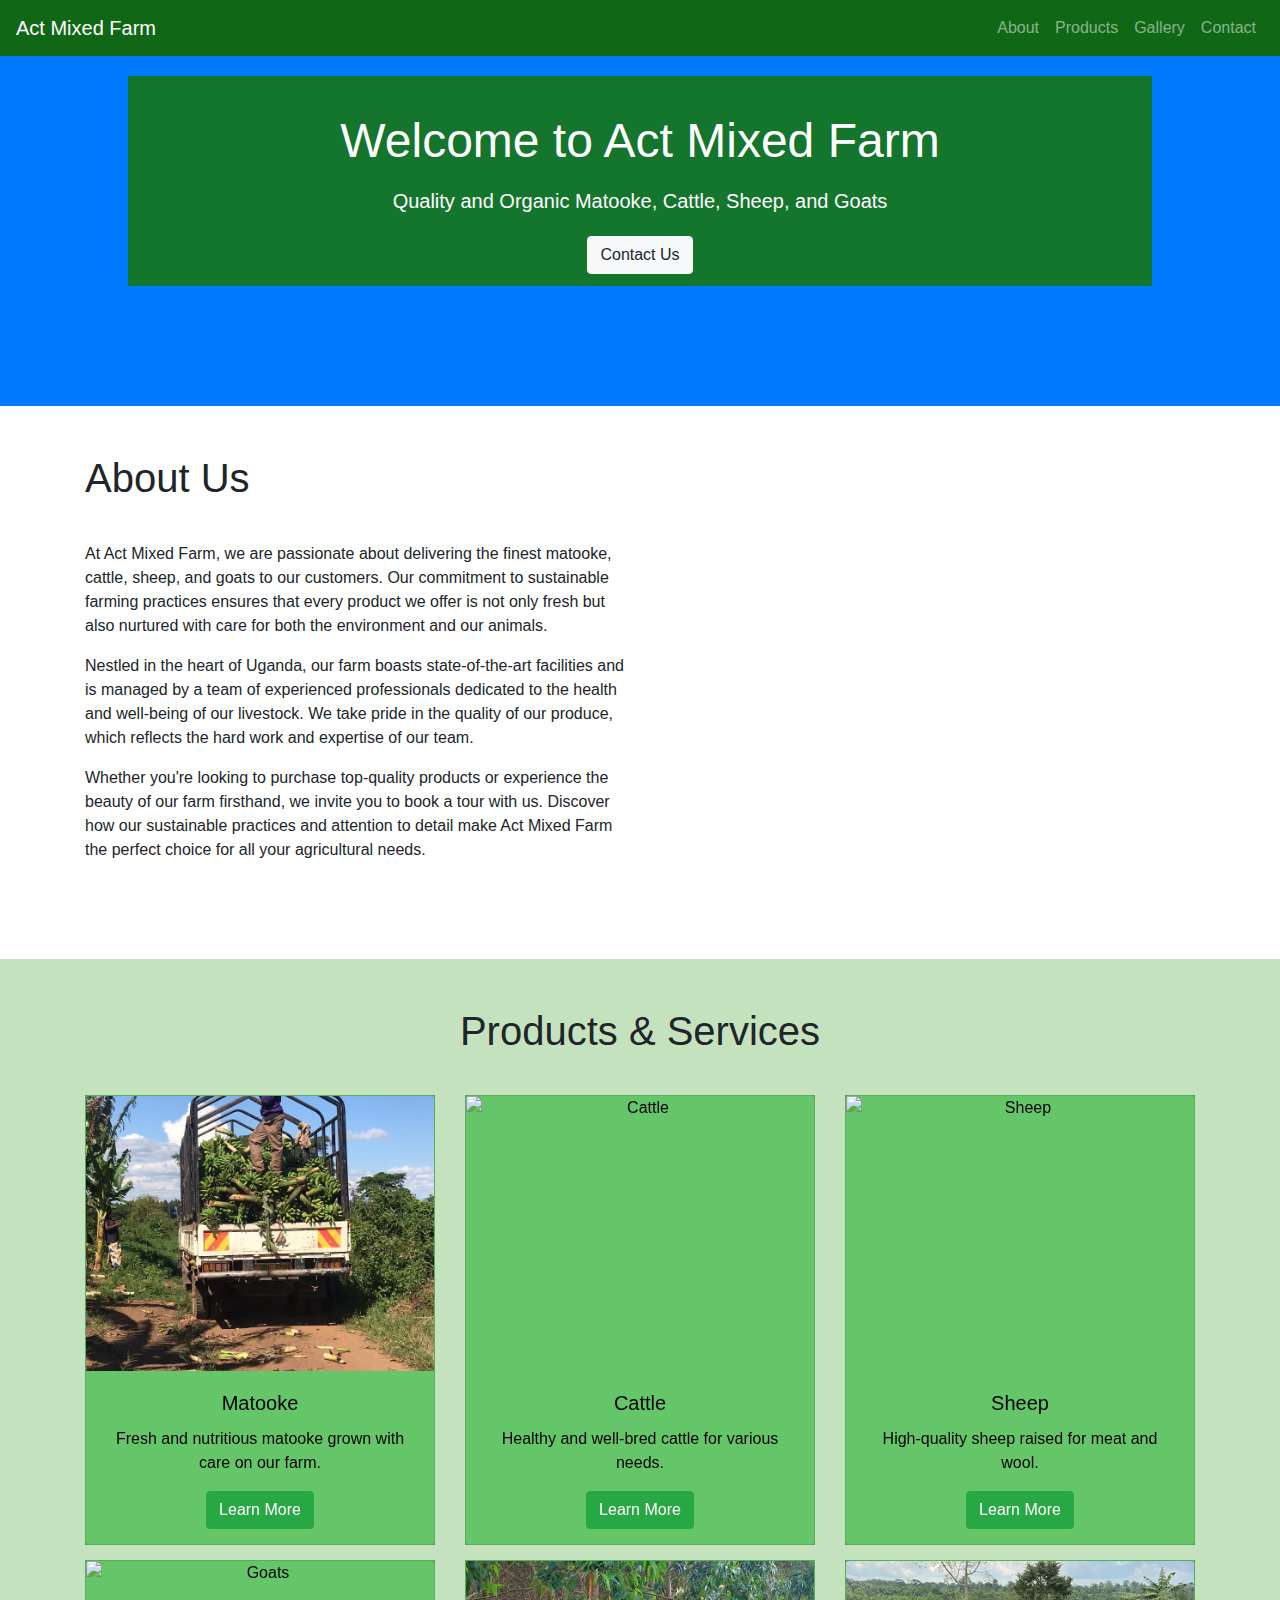
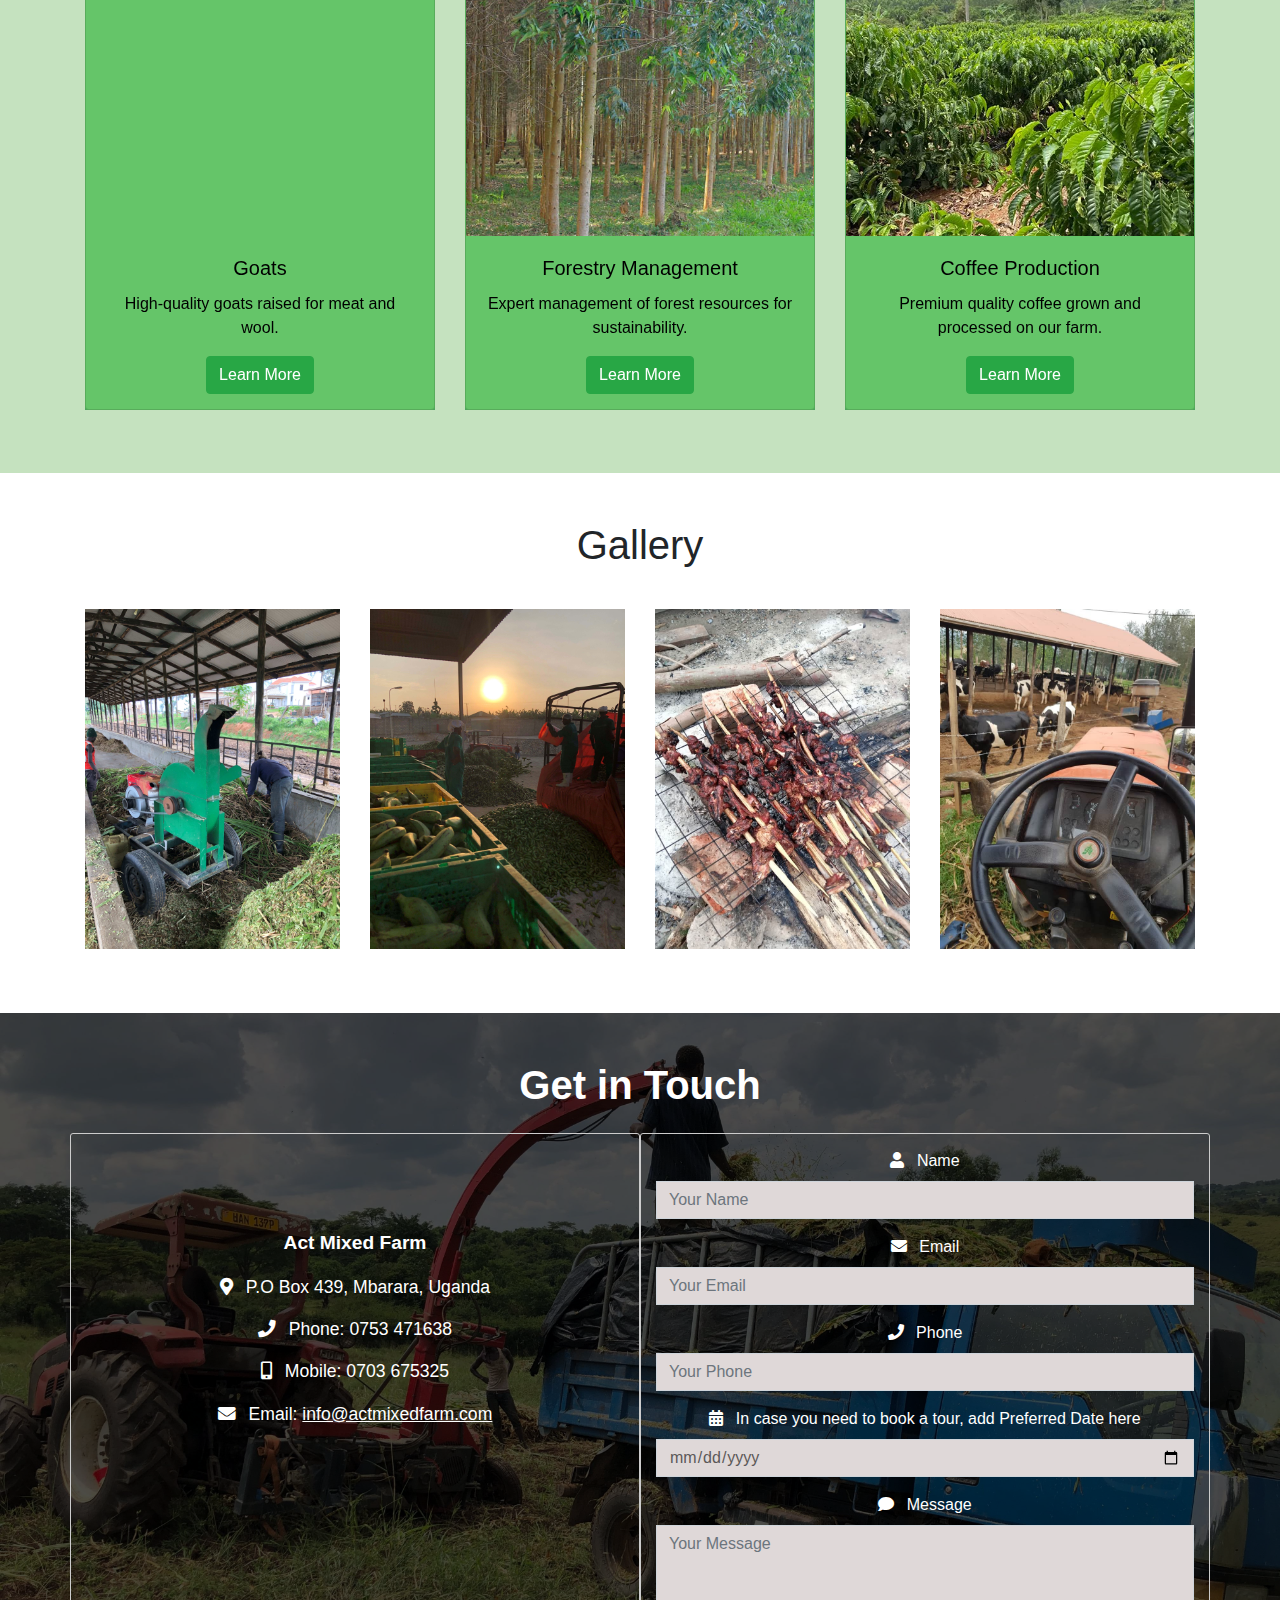
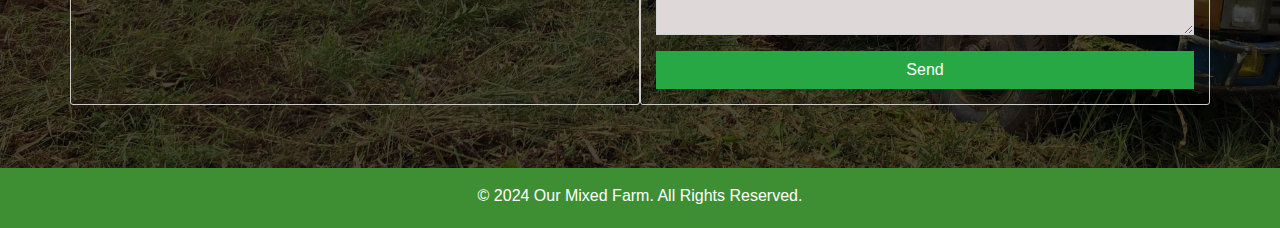
==== index.html @ b097fa97 "C" ====
<!DOCTYPE html>
<html lang="en">

<head>
    <meta charset="UTF-8" />
    <meta name="viewport" content="width=device-width, initial-scale=1.0" />
    <title>Act Mixed Farm</title>
    <link href="https://maxcdn.bootstrapcdn.com/bootstrap/4.5.2/css/bootstrap.min.css" rel="stylesheet" />
    <link rel="stylesheet" href="https://cdnjs.cloudflare.com/ajax/libs/font-awesome/5.15.3/css/all.min.css" />
    <link rel="stylesheet" href="styles.css" />
</head>

<body>
    <!-- Navigation -->
    <nav class="navbar navbar-expand-lg navbar-dark bg-dark fixed-top">
        <a class="navbar-brand" href="index.html">Act Mixed Farm</a>
        <button class="navbar-toggler" type="button" data-toggle="collapse" data-target="#navbarNav"
            aria-controls="navbarNav" aria-expanded="false" aria-label="Toggle navigation">
            <span class="navbar-toggler-icon"></span>
        </button>
        <div class="collapse navbar-collapse" id="navbarNav">
            <ul class="navbar-nav ml-auto">
                <li class="nav-item">
                    <a class="nav-link" href="#about">About</a>
                </li>
                <li class="nav-item">
                    <a class="nav-link" href="#products">Products</a>
                </li>
                <li class="nav-item">
                    <a class="nav-link" href="gallery.html">Gallery</a>
                </li>
                <li class="nav-item">
                    <a class="nav-link" href="#contact">Contact</a>
                </li>
            </ul>
        </div>
    </nav>

    <!-- Header Section -->
    <header class="bg-primary text-white text-center py-5">
        <div class="container">
            <h1>Welcome to Act Mixed Farm</h1>
            <p class="lead">
                Quality and Organic Matooke, Cattle, Sheep, and Goats
            </p>
            <a href="#contact" class="btn btn-light">Contact Us</a>
        </div>
    </header>

    <!-- About Section -->
    <section id="about" class="py-5">
        <div class="container">
            <div class="row">
                <div class="col-md-6">
                    <h2>About Us</h2>
                    <p>
                        At Act Mixed Farm, we are passionate about delivering the finest matooke, cattle, sheep, and
                        goats to our customers. Our commitment to sustainable farming practices ensures that every
                        product we offer is not only fresh but also nurtured with care for both the environment and our
                        animals.
                    </p>
                    <p>
                        Nestled in the heart of Uganda, our farm boasts state-of-the-art facilities and is managed by a
                        team of experienced professionals dedicated to the health and well-being of our livestock. We
                        take pride in the quality of our produce, which reflects the hard work and expertise of our
                        team.
                    </p>
                    <p>
                        Whether you're looking to purchase top-quality products or experience the beauty of our farm
                        firsthand, we invite you to book a tour with us. Discover how our sustainable practices and
                        attention to detail make Act Mixed Farm the perfect choice for all your agricultural needs.
                    </p>
                </div>

                <div class="col-md-6">
                    <iframe
                        src="https://www.google.com/maps/embed?pb=!1m17!1m12!1m3!1d14279.812749551158!2d30.642189630675915!3d0.07762251752506867!2m3!1f0!2f0!3f0!3m2!1i1024!2i768!4f13.1!3m2!1m1!2s!5e0!3m2!1sen!2sug!4v1724845304750!5m2!1sen!2sug"
                        width="600" height="450" style="border: 0" allowfullscreen="" loading="lazy"
                        referrerpolicy="no-referrer-when-downgrade"></iframe>
                </div>
            </div>
        </div>
    </section>

    <!-- Products & Services Section -->
    <section id="products" class="py-5 ">
        <div class="container">
            <h2 class="text-center">Products & Services</h2>
            <div class="row">
                <!-- Matooke Flip Card -->
                <!-- Matooke Flip Card -->
                <div class="col-md-4">
                    <div class="flip-card">
                        <div class="flip-card-inner">
                            <div class="flip-card-front card mb-4">
                                <img src="images/IMG_1291.JPG" class="card-img-top" alt="Matooke" />
                                <div class="card-body">
                                    <h5 class="card-title">Matooke</h5>
                                    <p class="card-text">
                                        Fresh and nutritious matooke grown with care on our farm.
                                    </p>
                                    <a href="gallery.html" class="btn btn-success">Learn More</a>
                                </div>
                            </div>
                            <div class="flip-card-back card mb-4">
                                <img src="images/IMG_0360.JPG" class="card-img-top" alt="Matooke Back" />
                                <div class="card-body">
                                    <h5 class="card-title">Organic Farming</h5>
                                    <p class="card-text">
                                        Produced using sustainable farming practices for maximum
                                        nutrition.
                                    </p>
                                    <a href="gallery.html" class="btn btn-primary">Discover More</a>
                                </div>
                            </div>
                        </div>
                    </div>
                </div>

                <!-- Cattle Flip Card -->
                <div class="col-md-4">
                    <div class="flip-card">
                        <div class="flip-card-inner">
                            <div class="flip-card-front card mb-4">
                                <img src="images/IMG_1256.JPG" class="card-img-top" alt="Cattle" />
                                <div class="card-body">
                                    <h5 class="card-title">Cattle</h5>
                                    <p class="card-text">
                                        Healthy and well-bred cattle for various needs.
                                    </p>
                                    <a href="gallery.html" class="btn btn-success">Learn More</a>
                                </div>
                            </div>
                            <div class="flip-card-back card mb-4">
                                <img src="images/IMG_6528.JPG" class="card-img-top" alt="Cattle Back" />
                                <div class="card-body">
                                    <h5 class="card-title">Livestock Management</h5>
                                    <p class="card-text">
                                        Best practices for breeding, feeding, and health
                                        management.
                                    </p>
                                    <a href="gallery.html" class="btn btn-primary">Discover More</a>
                                </div>
                            </div>
                        </div>
                    </div>
                </div>

                <!-- Sheep Flip Card -->
                <div class="col-md-4">
                    <div class="flip-card">
                        <div class="flip-card-inner">
                            <div class="flip-card-front card mb-4">
                                <img src="images/IMG_1464.JPG" class="card-img-top" alt="Sheep" />
                                <div class="card-body">
                                    <h5 class="card-title">Sheep</h5>
                                    <p class="card-text">
                                        High-quality sheep raised for meat and wool.
                                    </p>
                                    <a href="gallery.html" class="btn btn-success">Learn More</a>
                                </div>
                            </div>
                            <div class="flip-card-back card mb-4">
                                <img src="images/Sheep.JPG" class="card-img-top" alt="Sheep Back" />
                                <div class="card-body">
                                    <h5 class="card-title">Sustainable Wool</h5>
                                    <p class="card-text">
                                        Eco-friendly wool production with attention to animal
                                        welfare.
                                    </p>
                                    <a href="gallery.html" class="btn btn-primary">Discover More</a>
                                </div>
                            </div>
                        </div>
                    </div>
                </div>

                <!-- Goats Flip Card -->
                <div class="col-md-4">
                    <div class="flip-card">
                        <div class="flip-card-inner">
                            <div class="flip-card-front card mb-4">
                                <img src="images/IMG_0704.JPG" class="card-img-top" alt="Goats" />
                                <div class="card-body">
                                    <h5 class="card-title">Goats</h5>
                                    <p class="card-text">
                                        High-quality goats raised for meat and wool.
                                    </p>
                                    <a href="gallery.html" class="btn btn-success">Learn More</a>
                                </div>
                            </div>
                            <div class="flip-card-back card mb-4">
                                <img src="images/IMG_1532.JPG" class="card-img-top" alt="Goats Back" />
                                <div class="card-body">
                                    <h5 class="card-title">Meat & Dairy</h5>
                                    <p class="card-text">
                                        Ethically raised goats providing top-quality meat and
                                        dairy products.
                                    </p>
                                    <a href="gallery.html" class="btn btn-primary">Discover More</a>
                                </div>
                            </div>
                        </div>
                    </div>
                </div>

                <!-- Forestry Card -->
                <div class="col-md-4">
                    <div class="flip-card">
                        <div class="flip-card-inner">
                            <div class="flip-card-front card mb-4">
                                <img src="images/trees.jpg" class="card-img-top" alt="Forestry" />
                                <div class="card-body">
                                    <h5 class="card-title">Forestry Management</h5>
                                    <p class="card-text">
                                        Expert management of forest resources for sustainability.
                                    </p>
                                    <a href="gallery.html" class="btn btn-success">Learn More</a>
                                </div>
                            </div>
                            <div class="flip-card-back card mb-4">
                                <img src="images/treees.jpg" class="card-img-top" alt="Forestry Back" />
                                <div class="card-body">
                                    <h5 class="card-title">Sustainable Practices</h5>
                                    <p class="card-text">
                                        Innovative forestry techniques to preserve our ecosystem.
                                    </p>
                                    <a href="gallery.html" class="btn btn-primary">Discover More</a>
                                </div>
                            </div>
                        </div>
                    </div>
                </div>

                <!-- Coffee Card -->
                <div class="col-md-4">
                    <div class="flip-card">
                        <div class="flip-card-inner">
                            <div class="flip-card-front card mb-4">
                                <img src="images/Coffee-growing1.webp" class="card-img-top" alt="Coffee" />
                                <div class="card-body">
                                    <h5 class="card-title">Coffee Production</h5>
                                    <p class="card-text">
                                        Premium quality coffee grown and processed on our farm.
                                    </p>
                                    <a href="gallery.html" class="btn btn-success">Learn More</a>
                                </div>
                            </div>
                            <div class="flip-card-back card mb-4">
                                <img src="images/Mature-coffee-beans-ready-for-picking-1068x586.jpg"
                                    class="card-img-top" alt="Coffee Back" />
                                <div class="card-body">
                                    <h5 class="card-title">Organic Coffee</h5>
                                    <p class="card-text">
                                        Sustainably produced coffee with rich flavor and aroma.
                                    </p>
                                    <a href="gallery.html" class="btn btn-primary">Discover More</a>
                                </div>
                            </div>
                        </div>
                    </div>
                </div>
            </div>
        </div>
    </section>

    <!-- Gallery Section -->
    <section id="gallery" class="py-5">
        <div class="container">
            <h2 class="text-center">Gallery</h2>
            <div class="row">
                <div class="col-md-3">
                    <img src="images/IMG_4447.JPG" class="img-fluid mb-3" alt="Gallery Image 1" />
                </div>
                <div class="col-md-3">
                    <img src="images/IMG_1921.JPG" class="img-fluid mb-3" alt="Gallery Image 2" />
                </div>
                <div class="col-md-3">
                    <img src="images/IMG_1879.JPG" class="img-fluid mb-3" alt="Gallery Image 3" />
                </div>
                <div class="col-md-3">
                    <img src="images/IMG_1528.JPG" class="img-fluid mb-3" alt="Gallery Image 4" />
                </div>
            </div>
        </div>
    </section>

    <!-- Contact Section -->
    <section id="contact" class="py-5 position-relative text-white">
        <div class="background-overlay"></div>
        <div class="container position-relative z-index-1">
            <h2 class="text-center mb-4" style="font-family: 'Montserrat', sans-serif; font-weight: 700;">Get in Touch
            </h2>
            <div class="row">
                <div class="col-md-6 border-container">
                    <address class="mb-4" style="font-size: 1.1rem;">
                        <strong style="font-size: 1.2rem;">Act Mixed Farm</strong><br />
                        <i class="fas fa-map-marker-alt"></i> P.O Box 439, Mbarara, Uganda<br />
                        <i class="fas fa-phone"></i> Phone: 0753 471638<br />
                        <i class="fas fa-mobile-alt"></i> Mobile: 0703 675325<br />
                        <i class="fas fa-envelope"></i> Email:
                        <a href="mailto:info@actmixedfarm.com" class="text-white"
                            style="text-decoration: underline;">info@actmixedfarm.com</a>
                    </address>
                </div>
                <div class="col-md-6 border-container">
                    <form>
                        <div class="form-group">
                            <label for="name"><i class="fas fa-user"></i> Name</label>
                            <input type="text" class="form-control rounded-0" id="name" placeholder="Your Name" />
                        </div>
                        <div class="form-group">
                            <label for="email"><i class="fas fa-envelope"></i> Email</label>
                            <input type="email" class="form-control rounded-0" id="email" placeholder="Your Email" />
                        </div>
                        <div class="form-group">
                            <label for="phone"><i class="fas fa-phone"></i> Phone</label>
                            <input type="text" class="form-control rounded-0" id="phone" placeholder="Your Phone" />
                        </div>
                        <div class="form-group">
                            <label for="preferred-date"><i class="fas fa-calendar-alt"></i> In case you need to book a
                                tour, add Preferred Date here </label>
                            <input type="date" class="form-control rounded-0" id="preferred-date" />
                        </div>
                        <div class="form-group">
                            <label for="message"><i class="fas fa-comment"></i> Message</label>
                            <textarea class="form-control rounded-0" id="message" rows="4"
                                placeholder="Your Message"></textarea>
                        </div>
                        <button type="submit" class="btn btn-success btn-block rounded-0">Send</button>
                    </form>
                </div>
            </div>
        </div>
    </section>


    <!-- Footer -->
    <footer class="text-white text-center py-3">
        <p>&copy; 2024 Our Mixed Farm. All Rights Reserved.</p>
    </footer>

    <!-- Scripts -->
    <script src="https://code.jquery.com/jquery-3.5.1.slim.min.js"></script>
    <script src="https://cdn.jsdelivr.net/npm/@popperjs/core@2.11.6/dist/umd/popper.min.js"></script>
    <script src="https://maxcdn.bootstrapcdn.com/bootstrap/4.5.2/js/bootstrap.min.js"></script>
</body>

</html>
---- styles.css ----
/* General Styles */
body {
    font-family: Arial, sans-serif;
}

header h1 {
    font-size: 3rem;
    margin-bottom: 1rem;
    margin-top: 1rem;
}

header p {
    font-size: 1.5rem;
    margin-bottom: 2rem;
}

section {
    padding: 80px 0;
}

section h2 {
    font-size: 2.5rem;
    margin-bottom: 40px;
}

.card-img-top {
    width: 100%;
    height: 275px;
    /* Set a fixed height for all images */
    object-fit: cover;
    /* Ensure the images cover the area without stretching */
}

header {
    background: url('images/IMG_1192.JPG') no-repeat center;
    background-size: cover;
    background-position: center;
    height: 350px;
    display: flex;
    justify-content: center;
    align-items: center;
    flex-direction: column;
    text-align: center;
    position: relative;
    margin-top: 56px;
    padding: 20px;
}

header .container {
    background-color: rgb(20, 117, 44);
    /* Adjust the RGBA values for your desired blue color and transparency */
    width: 80%;
    height: 60%;
    padding: 20px;
    position: absolute;
    top: 20px;
    /* Adjust top position to control vertical placement */
    left: 50%;
    transform: translateX(-50%);
}

header p,
header a.btn {
    margin-bottom: 20px;
}

.navbar-dark .navbar-nav .nav-link:hover {
    color: #ffffff;
    /* Change text color on hover */
    background-color: #4d657e;
    /* Change background color on hover */
}

footer {
    background: #3e8f33;
    color: white;
    padding: 20px 0;
    height: 60px;
}

.bg-dark {
    background-color: #106817 !important;
}

.bg-dark h2 {
    color: white;
}

address {
    line-height: 2.4;
    margin: 4em;
}

address a {
    color: #fff;
    text-decoration: none;
}

.form-control {
    background-color: #dfd8d8;
    color: #5c5959;
}

#products {
    background-color: #c5e2bf;
}

.btn-primary {
    background-color: #b41200;
    border-color: #83190d;
    color: white;
}

.btn-primary:hover {
    background-color: #c0392b;
    border-color: #c0392b;
}

.fas {
    margin-right: 8px;
}

.flip-card {
    background-color: #4ca35f;
    width: 350px;
    height: 450px;
    perspective: 1000px;
    margin-bottom: 15px;
}

.flip-card-back {
    transform: rotateY(180deg);
}

.flip-card-inner {
    position: relative;
    width: 100%;
    height: 100%;
    text-align: center;
    transition: transform 0.6s;
    transform-style: preserve-3d;
}

.flip-card:hover .flip-card-inner {
    transform: rotateY(180deg);
}

.flip-card-front,
.flip-card-back {
    position: absolute;
    width: 100%;
    height: 100%;
    backface-visibility: hidden;
}

.flip-card-front {
    background-color: #65c569;
    color: black;
    transform: rotateY(0deg);
}

.flip-card-back {
    background-color: #65c569;
    color: white;
    transform: rotateY(180deg);
}

#contact {
    background-image: url('images/IMG_1991.JPG');
    background-size: cover;
    background-position: center;
    color: #fff;
    position: relative;
    overflow: hidden;
    text-align: center;
}

.background-overlay {
    position: absolute;
    top: 0;
    left: 0;
    width: 100%;
    height: 100%;
    background: rgba(0, 0, 0, 0.7);
    /* Dark overlay with opacity */
    z-index: 0;
}

.position-relative {
    position: relative;
}

.z-index-1 {
    z-index: 1;
}

.border-container {
    border: 1px solid #ccc;
    border-radius: 3px;
    padding: 15px;
    background-color: transparent;
    /* Optional: Adjusts background for better contrast */
    margin-bottom: 15px;
    /* Optional: Adds spacing between the divs */
}

/* Responsive Styles */
@media (max-width: 992px) {
    header h1 {
        font-size: 2.5rem;
    }

    header p {
        font-size: 1.2rem;
    }

    section {
        padding: 60px 0;
    }

    section h2 {
        font-size: 2rem;
    }

    .card-img-top {
        height: 200px;
    }

    .flip-card {
        width: 300px;
        height: 400px;
    }
}

@media (max-width: 768px) {
    header h1 {
        font-size: 2rem;
    }

    header p {
        font-size: 1rem;
    }

    section {
        padding: 40px 0;
    }

    section h2 {
        font-size: 1.5rem;
    }

    .card-img-top {
        height: 150px;
    }

    .flip-card {
        width: 250px;
        height: 350px;
    }
}

@media (max-width: 500px) and (max-height: 896px) {
    header {
        height: 250px;
        padding: 10px;
    }
.row {
        justify-content: center;
    }
    header h1 {
        font-size: 1.5rem;
    }

    header p {
        font-size: 0.875rem;
    }

    section {
        padding: 20px 0;
    }

    section h2 {
        font-size: 1.25rem;
    }

    .navbar-nav {
        display: flex;
        justify-content: center;
        width: 100%;
    }

    .navbar-nav .nav-item {
        text-align: center;
    }

    .container {
        max-width: 100%;
        padding: 0 15px;
    }

    .navbar-nav .nav-link {
        padding: 0.5rem 1rem;
        /* Adjust padding for better touch target */
    }

    .card-img-top {
        height: 150px;
    }
.col-md-4 {
        max-width: 90%;
        margin-bottom: 20px;
    }
    .flip-card {
        width: 90vw;
        /* Adjust width relative to viewport width */
        height: auto;
        /* Maintain aspect ratio */
        max-width: 300px;
        /* Set a maximum width */
        margin: 0 auto;
        /* Center the flip card horizontally */
    }

    .flip-card-inner {
        width: 100%;
        height: 100%;
    }

    .flip-card-front,
    .flip-card-back {
        width: 100%;
        height: 100%;
    }

    .border-container {
        padding: 10px;
    }

    .form-control {
        font-size: 0.875rem;
    }
.container {
        padding: 0 10px;
    }

    .btn-primary,
    .btn-success {
        font-size: 0.875rem;
    }
}
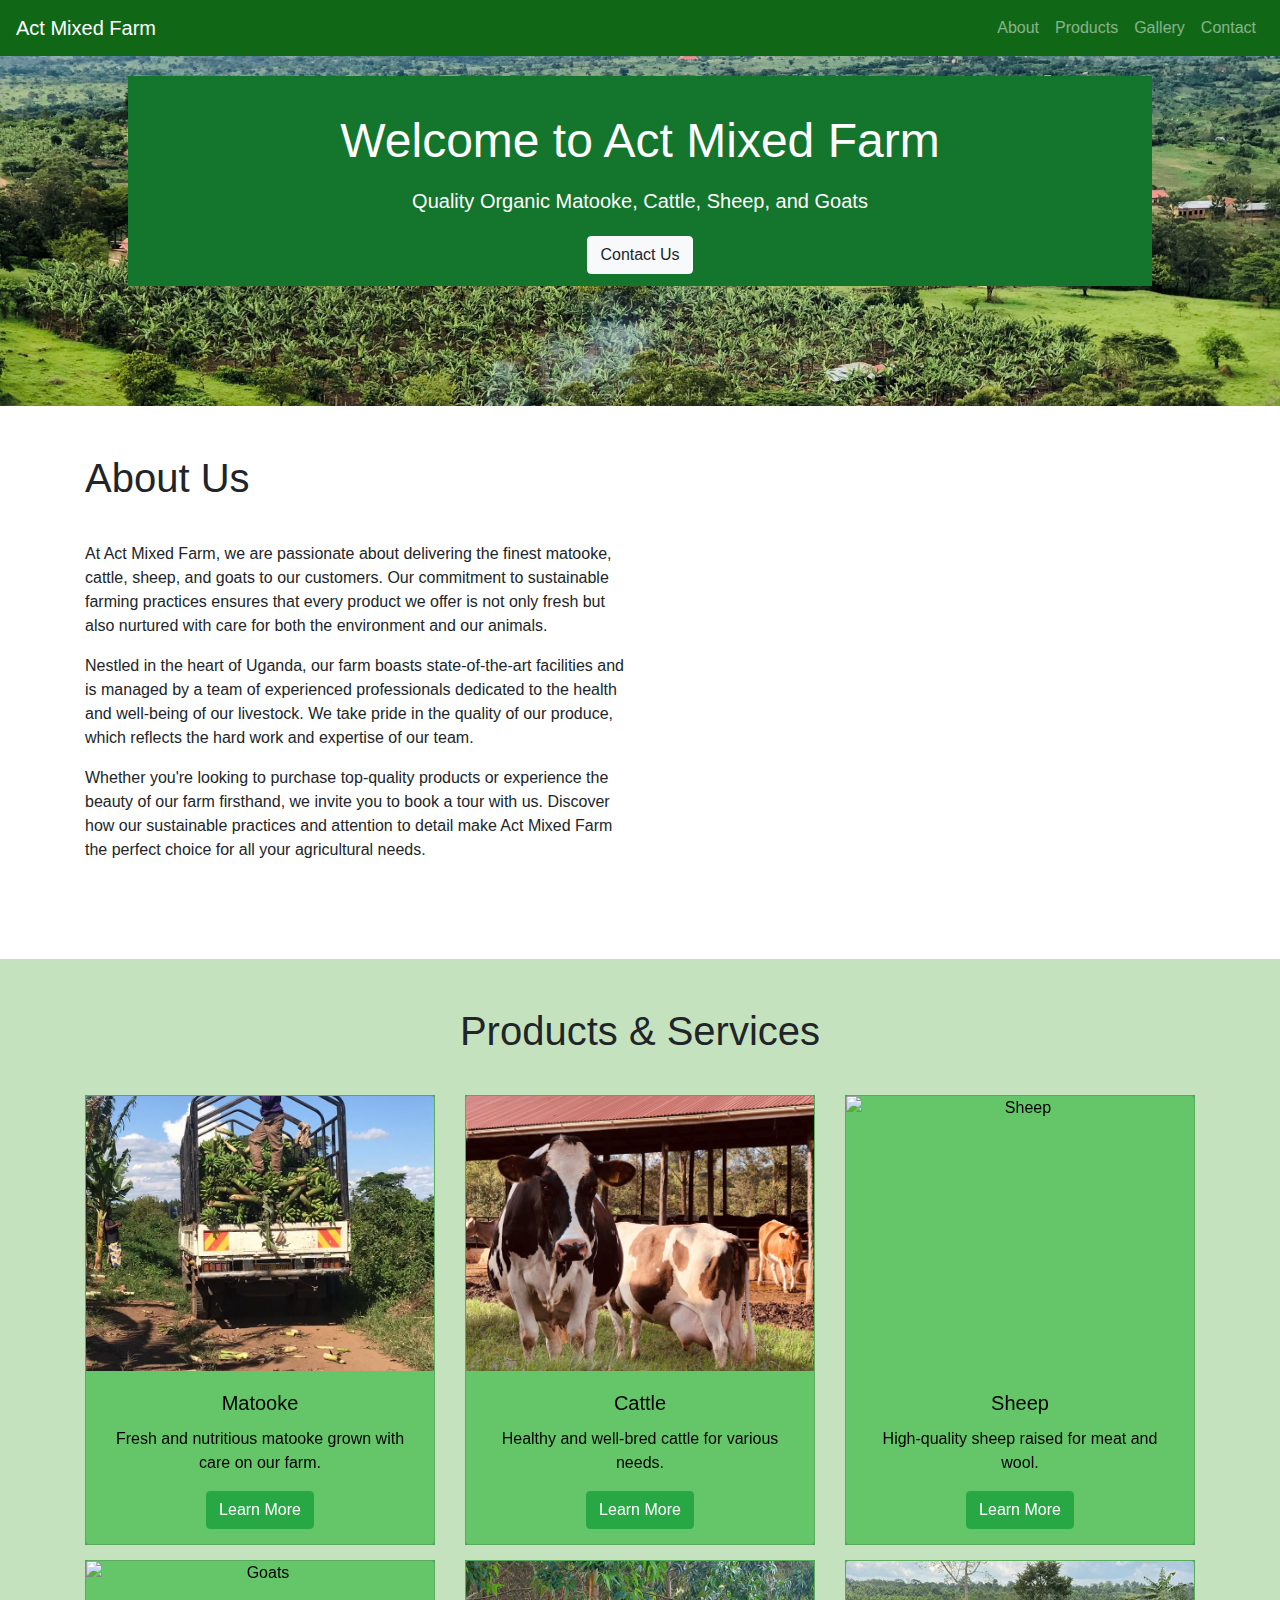
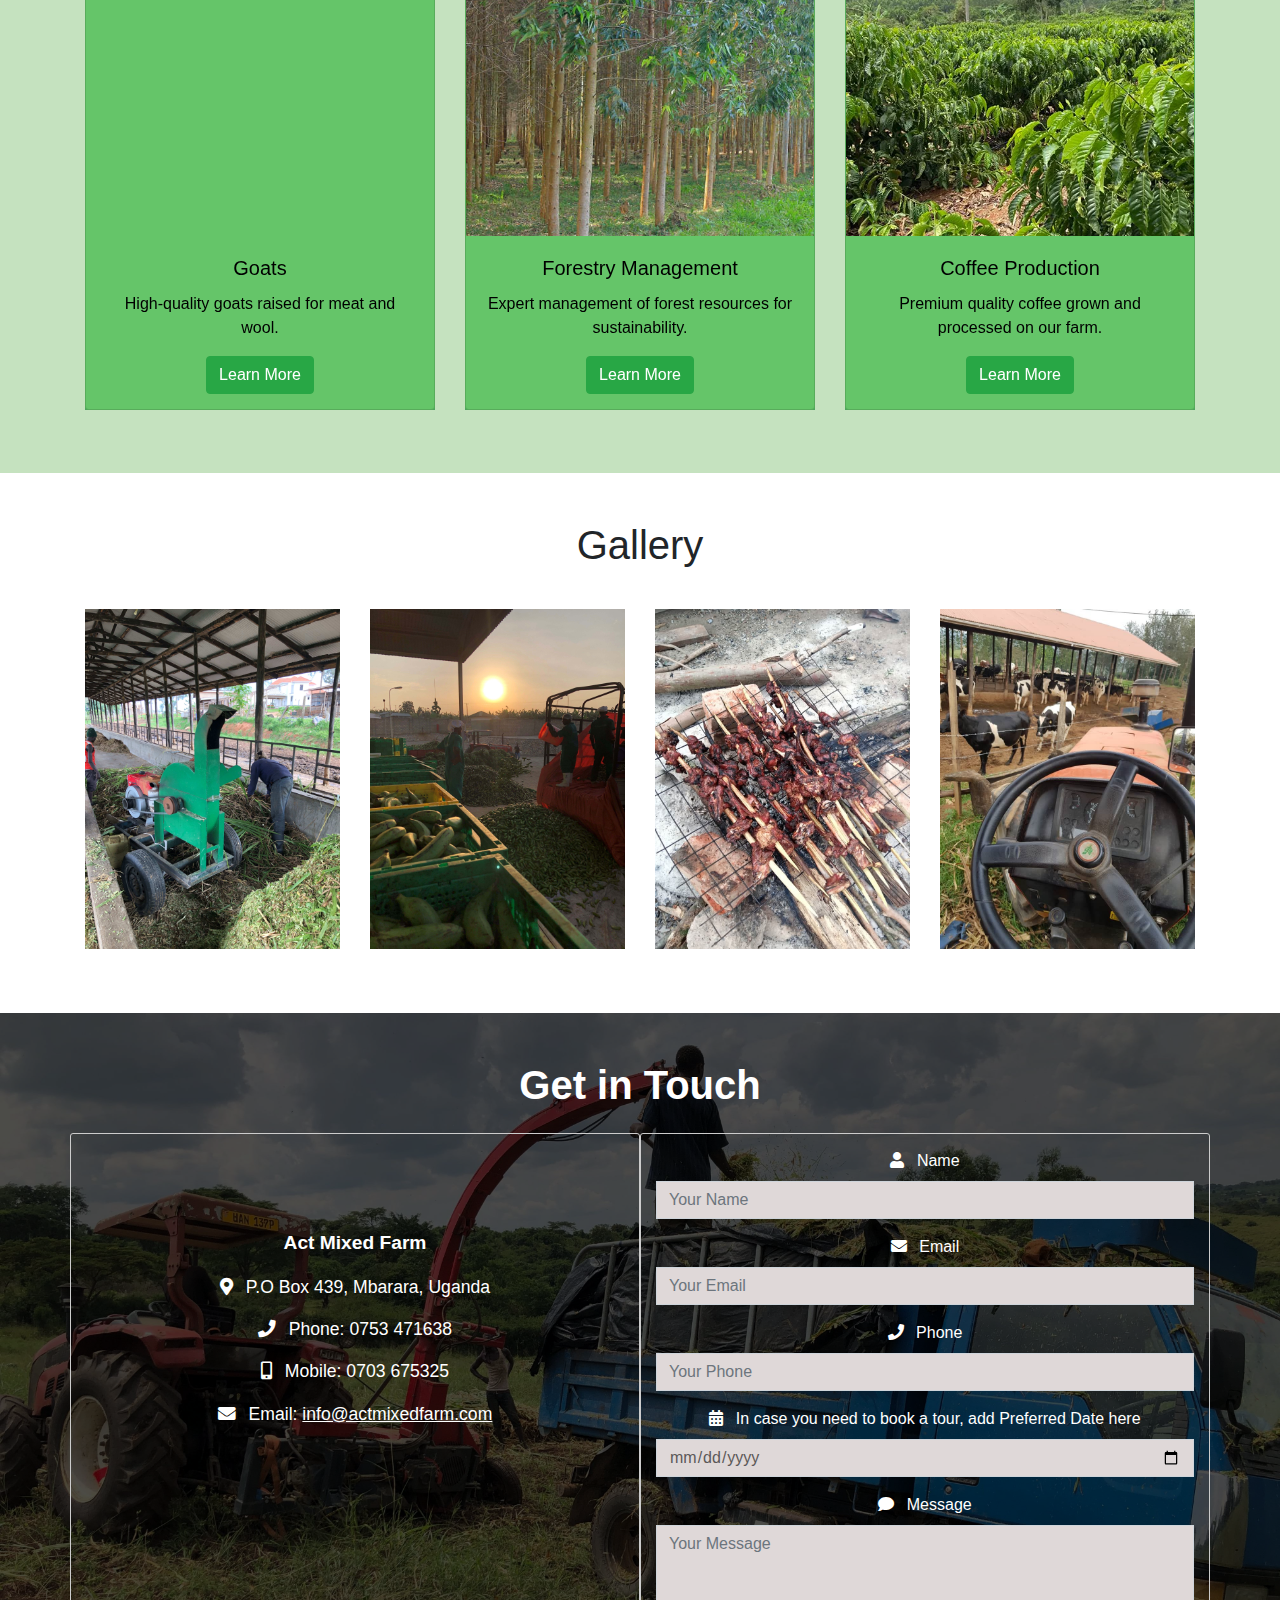
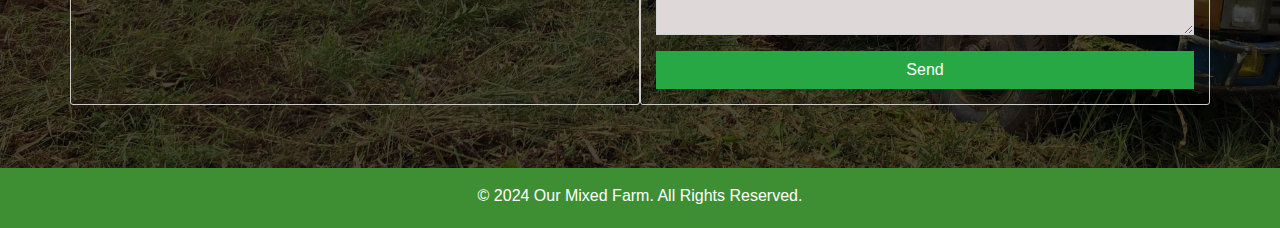
==== commit c306bd2c: "B" ====
--- a/index.html
+++ b/index.html
@@ -41,7 +41,7 @@
         <div class="container">
             <h1>Welcome to Act Mixed Farm</h1>
             <p class="lead">
-                Quality and Organic Matooke, Cattle, Sheep, and Goats
+                Quality Organic Matooke, Cattle, Sheep, and Goats
             </p>
             <a href="#contact" class="btn btn-light">Contact Us</a>
         </div>
--- a/styles.css
+++ b/styles.css
@@ -264,15 +264,13 @@
         height: 250px;
         padding: 10px;
     }
-.row {
-        justify-content: center;
-    }
+
     header h1 {
         font-size: 1.5rem;
     }
 
     header p {
-        font-size: 0.875rem;
+        font-size: 0.860rem;
     }
 
     section {
@@ -295,41 +293,45 @@
 
     .container {
         max-width: 100%;
-        padding: 0 15px;
+        padding: 0 10px;
     }
 
     .navbar-nav .nav-link {
         padding: 0.5rem 1rem;
-        /* Adjust padding for better touch target */
+    }
+
+    .row {
+        flex-direction: column;
+        align-items: center;
+        margin: 0;
+    }
+
+    .col-md-4 {
+        width: 100%;
+        margin-bottom: 20px;
+        padding: 0 10px; /* Add padding for better spacing */
+    }
+
+    .flip-card {
+        width: 100%;
+        max-width: 300px;
+        margin: 0 auto;
+    }
+
+    .flip-card-inner {
+        width: 100%;
+        height: auto; /* Adjust height to auto */
+    }
+
+    .flip-card-front,
+    .flip-card-back {
+        width: 100%;
+        height: auto; /* Adjust height to auto */
     }
 
     .card-img-top {
         height: 150px;
-    }
-.col-md-4 {
-        max-width: 90%;
-        margin-bottom: 20px;
-    }
-    .flip-card {
-        width: 90vw;
-        /* Adjust width relative to viewport width */
-        height: auto;
-        /* Maintain aspect ratio */
-        max-width: 300px;
-        /* Set a maximum width */
-        margin: 0 auto;
-        /* Center the flip card horizontally */
-    }
-
-    .flip-card-inner {
-        width: 100%;
-        height: 100%;
-    }
-
-    .flip-card-front,
-    .flip-card-back {
-        width: 100%;
-        height: 100%;
+        object-fit: cover; /* Ensure images fit properly within the container */
     }
 
     .border-container {
@@ -338,13 +340,10 @@
 
     .form-control {
         font-size: 0.875rem;
-    }
-.container {
-        padding: 0 10px;
     }
 
     .btn-primary,
     .btn-success {
         font-size: 0.875rem;
     }
-}+}
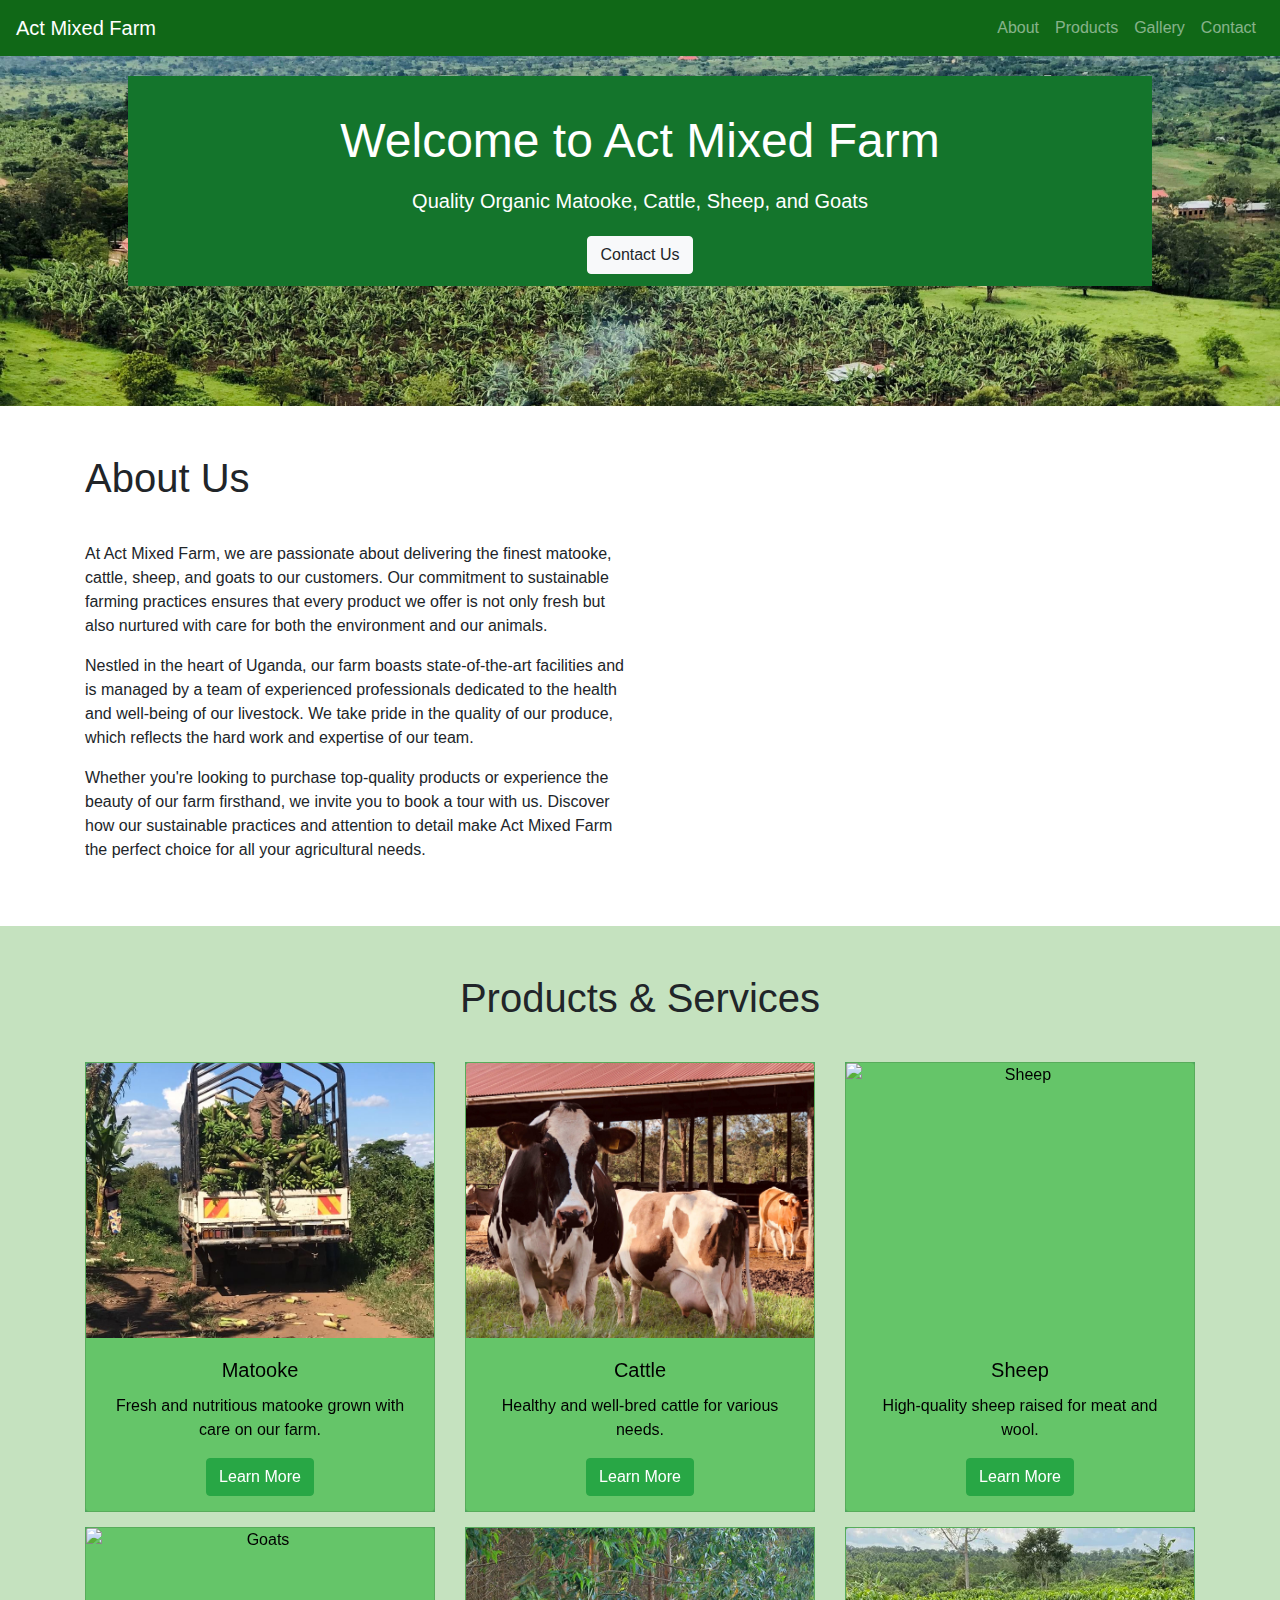
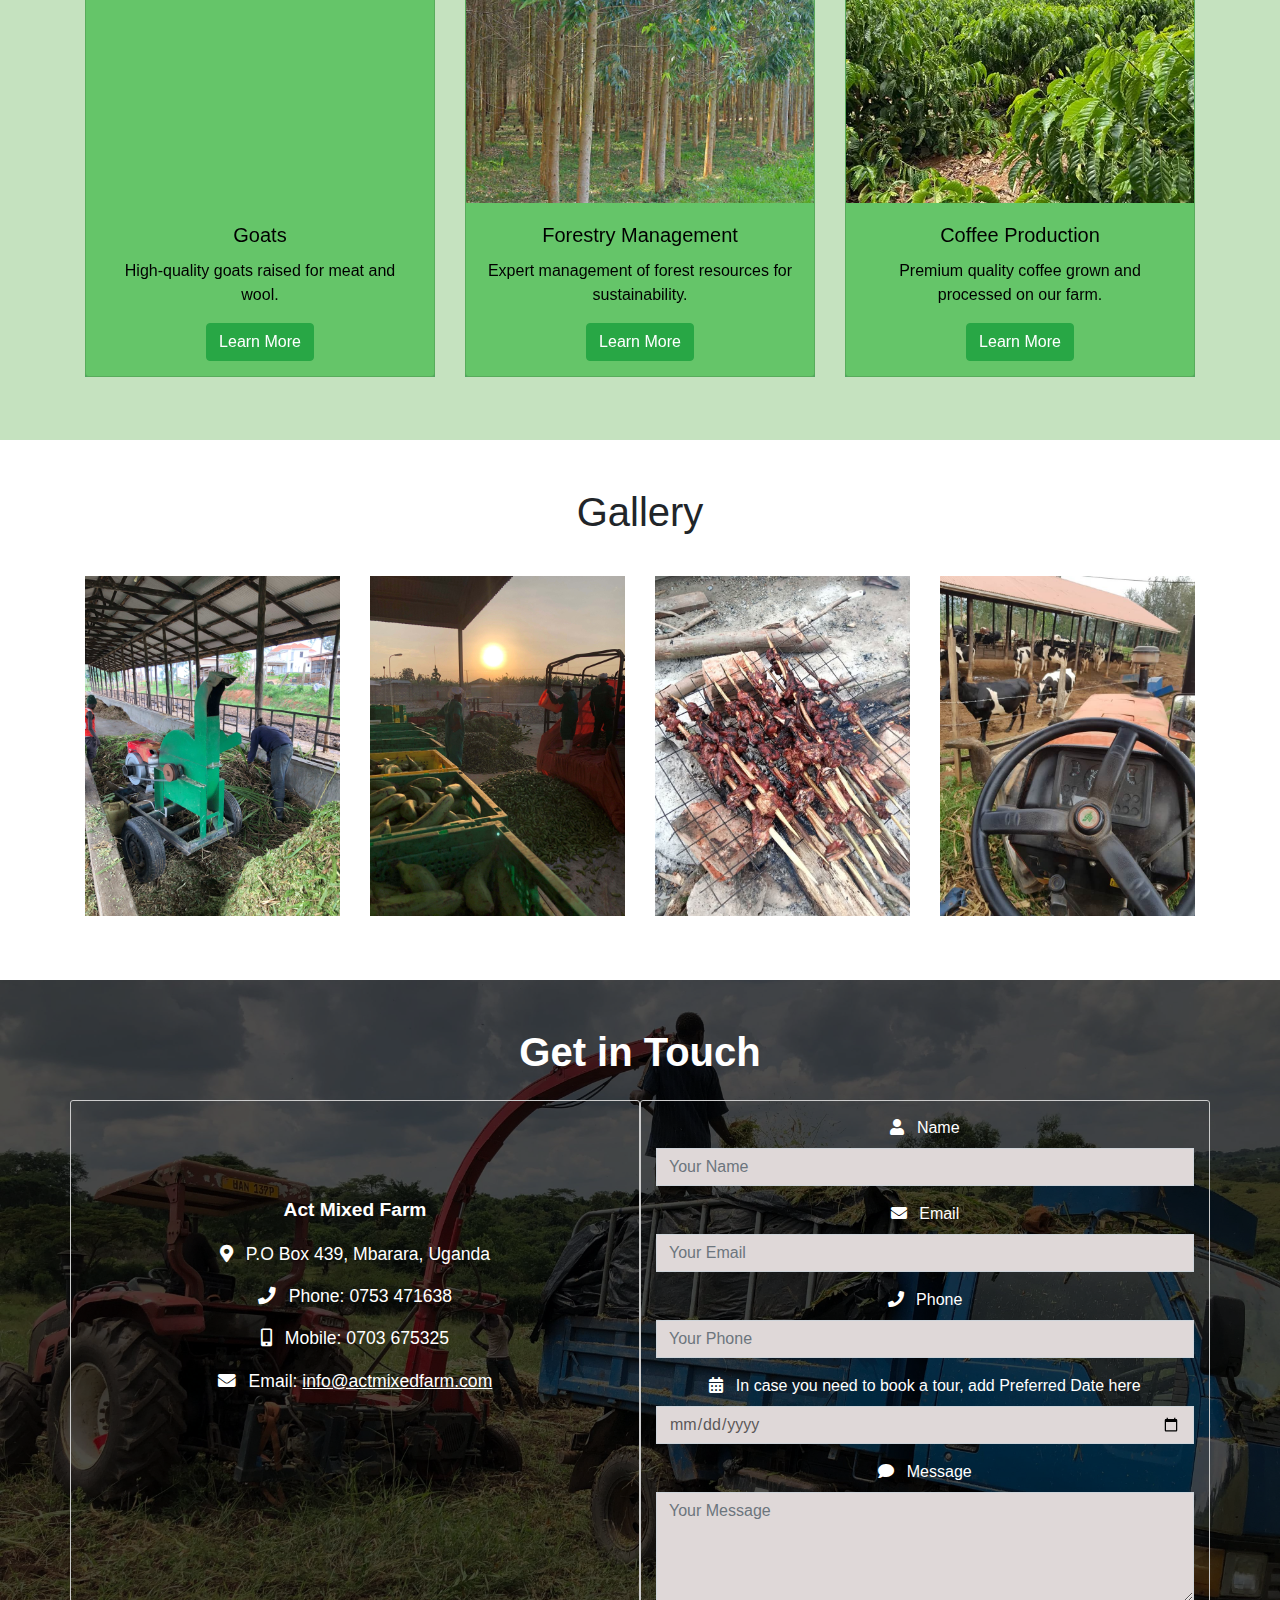
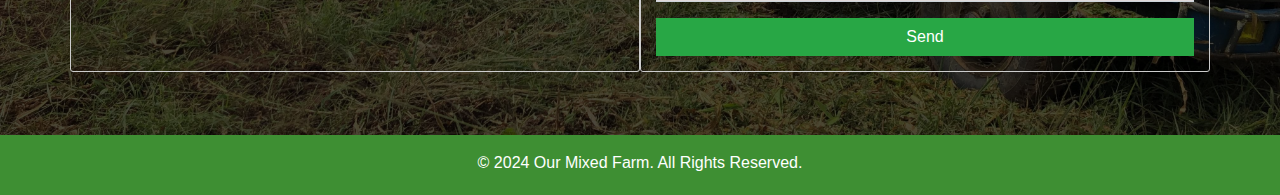
==== commit 2a21f1bd: "B" ====
--- a/index.html
+++ b/index.html
@@ -73,14 +73,16 @@
                 </div>
 
                 <div class="col-md-6">
-                    <iframe
-                        src="https://www.google.com/maps/embed?pb=!1m17!1m12!1m3!1d14279.812749551158!2d30.642189630675915!3d0.07762251752506867!2m3!1f0!2f0!3f0!3m2!1i1024!2i768!4f13.1!3m2!1m1!2s!5e0!3m2!1sen!2sug!4v1724845304750!5m2!1sen!2sug"
-                        width="600" height="450" style="border: 0" allowfullscreen="" loading="lazy"
-                        referrerpolicy="no-referrer-when-downgrade"></iframe>
+                    <div class="map-container">
+                        <iframe
+                            src="https://www.google.com/maps/embed?pb=!1m17!1m12!1m3!1d14279.812749551158!2d30.642189630675915!3d0.07762251752506867!2m3!1f0!2f0!3f0!3m2!1i1024!2i768!4f13.1!3m2!1m1!2s!5e0!3m2!1sen!2sug!4v1724845304750!5m2!1sen!2sug"
+                            allowfullscreen="" loading="lazy" referrerpolicy="no-referrer-when-downgrade"></iframe>
+                    </div>
                 </div>
             </div>
         </div>
     </section>
+
 
     <!-- Products & Services Section -->
     <section id="products" class="py-5 ">
--- a/styles.css
+++ b/styles.css
@@ -258,6 +258,22 @@
         height: 350px;
     }
 }
+.map-container {
+    width: 100%;
+    height: 0;
+    padding-bottom: 56.25%; /* This gives a 16:9 aspect ratio */
+    position: relative;
+    overflow: hidden;
+}
+
+.map-container iframe {
+    position: absolute;
+    top: 0;
+    left: 0;
+    width: 100%;
+    height: 100%;
+    border: 0;
+}
 
 @media (max-width: 500px) and (max-height: 896px) {
     header {
@@ -295,7 +311,9 @@
         max-width: 100%;
         padding: 0 10px;
     }
-
+    .map-container {
+        padding-bottom: 100%; /* Square aspect ratio on very small screens */
+    }
     .navbar-nav .nav-link {
         padding: 0.5rem 1rem;
     }
@@ -330,7 +348,7 @@
     }
 
     .card-img-top {
-        height: 150px;
+        height: 175px;
         object-fit: cover; /* Ensure images fit properly within the container */
     }
 
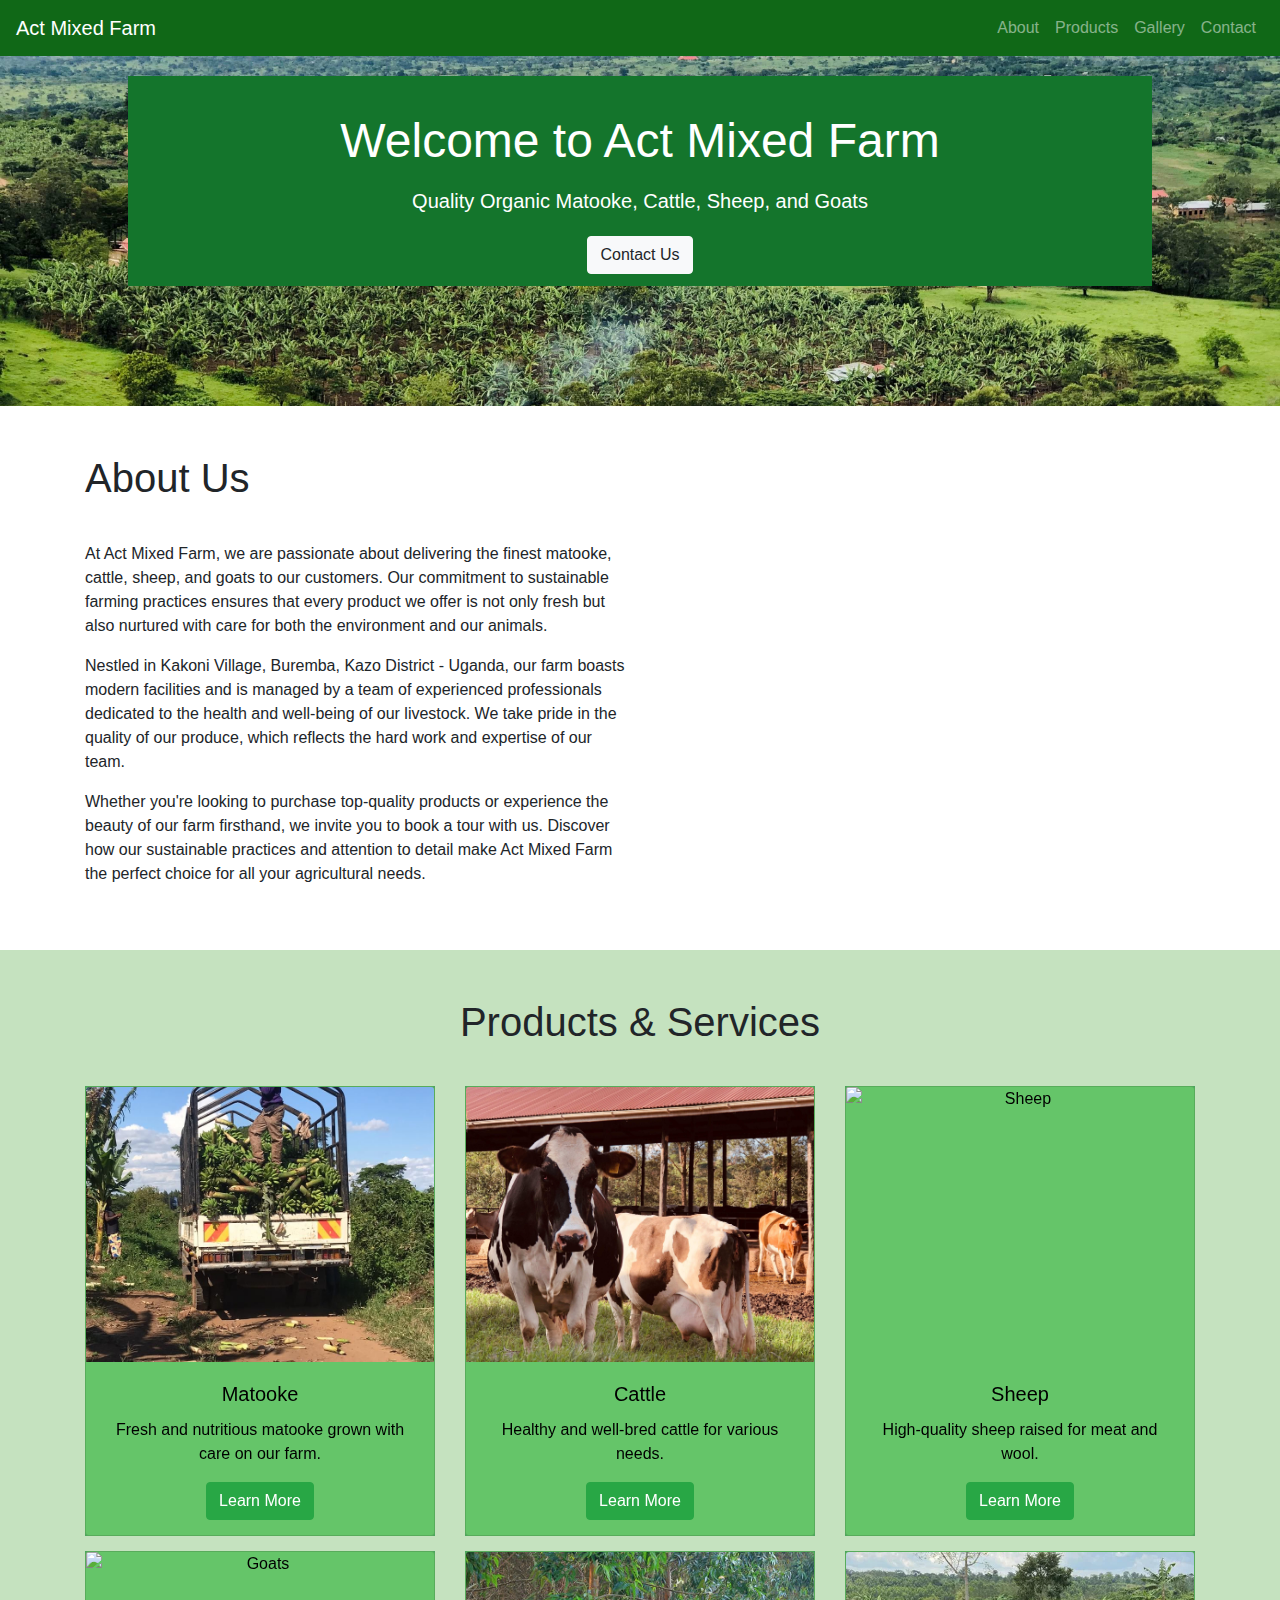
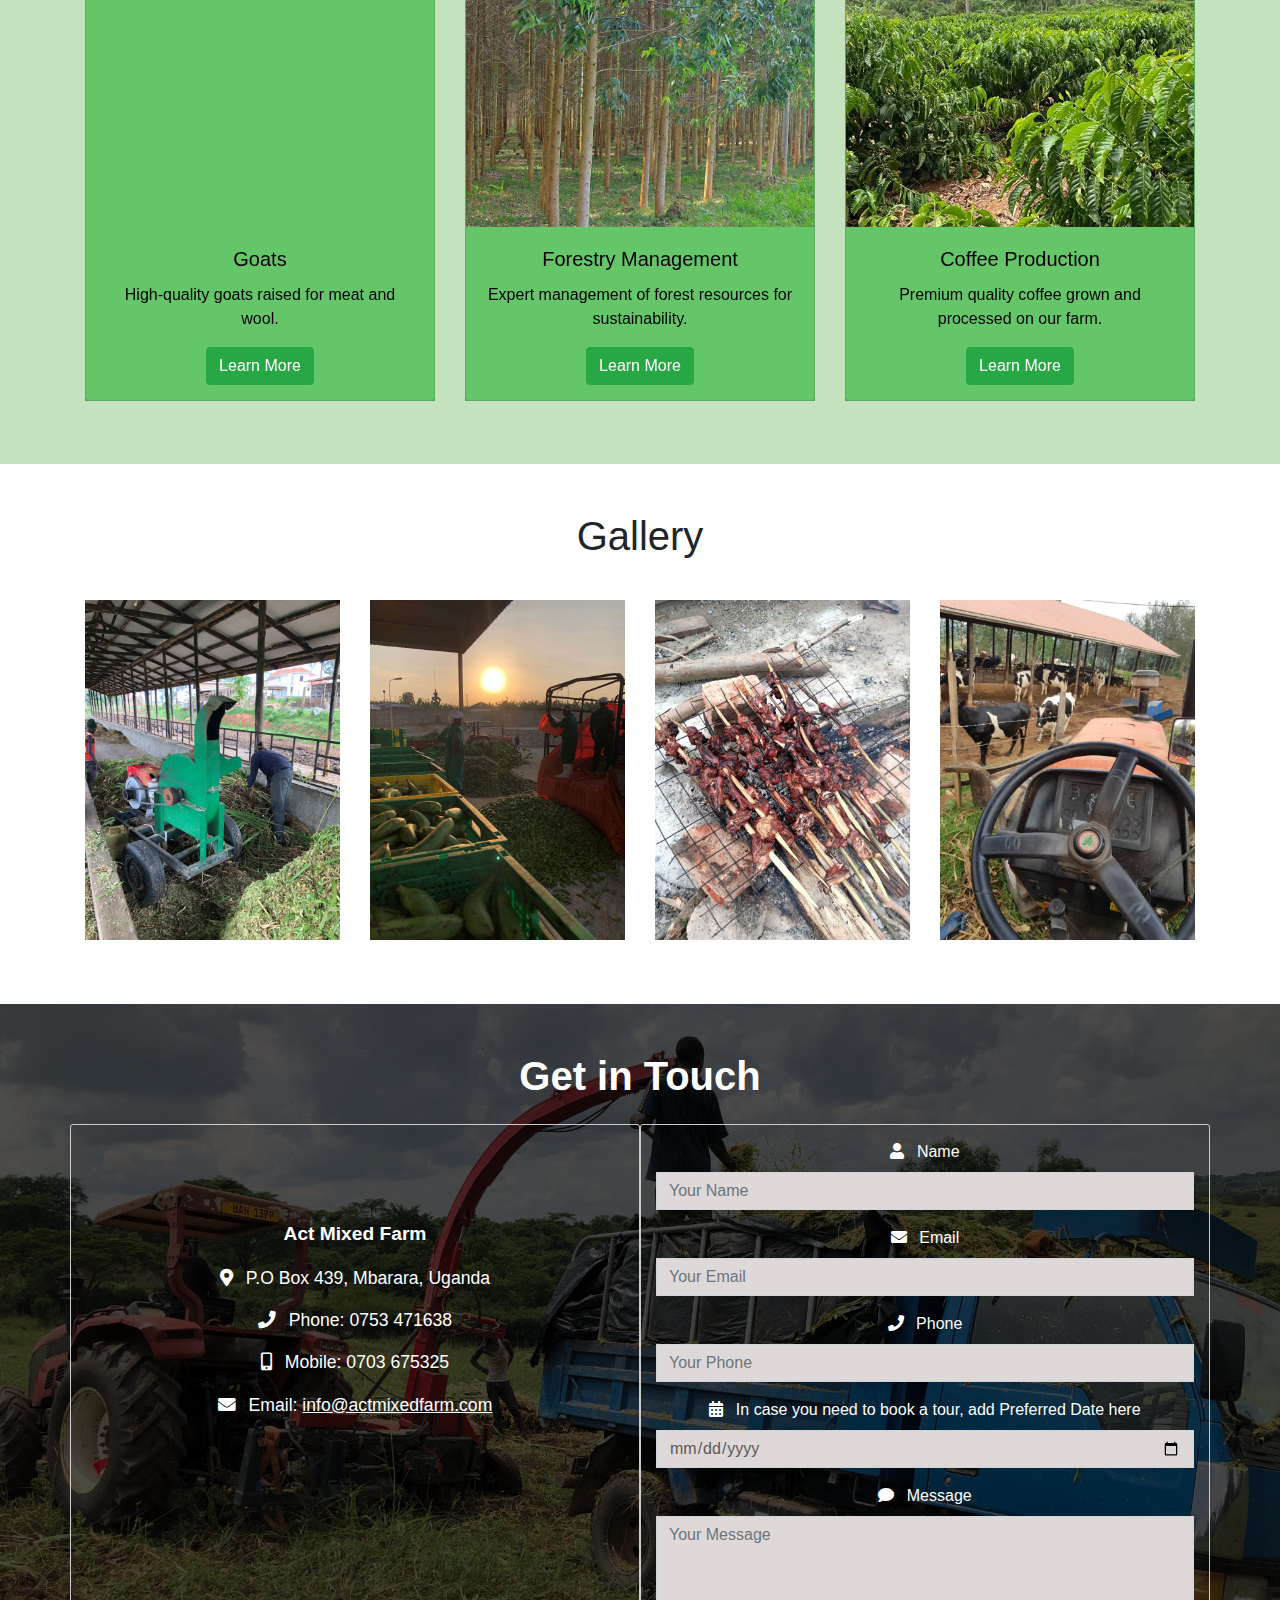
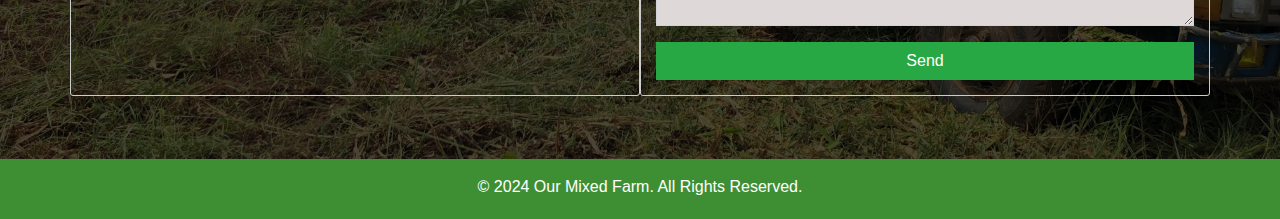
==== commit 3c80e66b: "last" ====
--- a/index.html
+++ b/index.html
@@ -1,6 +1,5 @@
 <!DOCTYPE html>
 <html lang="en">
-
 <head>
     <meta charset="UTF-8" />
     <meta name="viewport" content="width=device-width, initial-scale=1.0" />
@@ -60,7 +59,7 @@
                         animals.
                     </p>
                     <p>
-                        Nestled in the heart of Uganda, our farm boasts state-of-the-art facilities and is managed by a
+                        Nestled in Kakoni Village, Buremba, Kazo District - Uganda, our farm boasts modern facilities and is managed by a
                         team of experienced professionals dedicated to the health and well-being of our livestock. We
                         take pride in the quality of our produce, which reflects the hard work and expertise of our
                         team.
@@ -89,7 +88,6 @@
         <div class="container">
             <h2 class="text-center">Products & Services</h2>
             <div class="row">
-                <!-- Matooke Flip Card -->
                 <!-- Matooke Flip Card -->
                 <div class="col-md-4">
                     <div class="flip-card">
--- a/styles.css
+++ b/styles.css
@@ -1,4 +1,3 @@
-/* General Styles */
 body {
     font-family: Arial, sans-serif;
 }
@@ -26,9 +25,7 @@
 .card-img-top {
     width: 100%;
     height: 275px;
-    /* Set a fixed height for all images */
     object-fit: cover;
-    /* Ensure the images cover the area without stretching */
 }
 
 header {
@@ -48,13 +45,11 @@
 
 header .container {
     background-color: rgb(20, 117, 44);
-    /* Adjust the RGBA values for your desired blue color and transparency */
     width: 80%;
     height: 60%;
     padding: 20px;
     position: absolute;
     top: 20px;
-    /* Adjust top position to control vertical placement */
     left: 50%;
     transform: translateX(-50%);
 }
@@ -66,9 +61,7 @@
 
 .navbar-dark .navbar-nav .nav-link:hover {
     color: #ffffff;
-    /* Change text color on hover */
     background-color: #4d657e;
-    /* Change background color on hover */
 }
 
 footer {
@@ -182,7 +175,6 @@
     width: 100%;
     height: 100%;
     background: rgba(0, 0, 0, 0.7);
-    /* Dark overlay with opacity */
     z-index: 0;
 }
 
@@ -199,12 +191,9 @@
     border-radius: 3px;
     padding: 15px;
     background-color: transparent;
-    /* Optional: Adjusts background for better contrast */
     margin-bottom: 15px;
-    /* Optional: Adds spacing between the divs */
-}
-
-/* Responsive Styles */
+}
+
 @media (max-width: 992px) {
     header h1 {
         font-size: 2.5rem;
@@ -261,7 +250,7 @@
 .map-container {
     width: 100%;
     height: 0;
-    padding-bottom: 56.25%; /* This gives a 16:9 aspect ratio */
+    padding-bottom: 56.25%; 
     position: relative;
     overflow: hidden;
 }
@@ -277,16 +266,13 @@
 
 @media (max-width: 500px) and (max-height: 896px) {
     header {
-        height: 250px;
-        padding: 10px;
+        height: 260px;
+        padding: 8px;
     }
 
     header h1 {
         font-size: 1.5rem;
-    }
-
-    header p {
-        font-size: 0.860rem;
+        margin-top: 0%;
     }
 
     section {
@@ -295,6 +281,8 @@
 
     section h2 {
         font-size: 1.25rem;
+        text-align: center;
+        font-weight: bold;
     }
 
     .navbar-nav {
@@ -312,7 +300,7 @@
         padding: 0 10px;
     }
     .map-container {
-        padding-bottom: 100%; /* Square aspect ratio on very small screens */
+        padding-bottom: 100%; 
     }
     .navbar-nav .nav-link {
         padding: 0.5rem 1rem;
@@ -327,7 +315,7 @@
     .col-md-4 {
         width: 100%;
         margin-bottom: 20px;
-        padding: 0 10px; /* Add padding for better spacing */
+        padding: 0 10px; 
     }
 
     .flip-card {
@@ -338,18 +326,18 @@
 
     .flip-card-inner {
         width: 100%;
-        height: auto; /* Adjust height to auto */
+        height: auto; 
     }
 
     .flip-card-front,
     .flip-card-back {
         width: 100%;
-        height: auto; /* Adjust height to auto */
+        height: auto; 
     }
 
     .card-img-top {
         height: 175px;
-        object-fit: cover; /* Ensure images fit properly within the container */
+        object-fit: cover; 
     }
 
     .border-container {
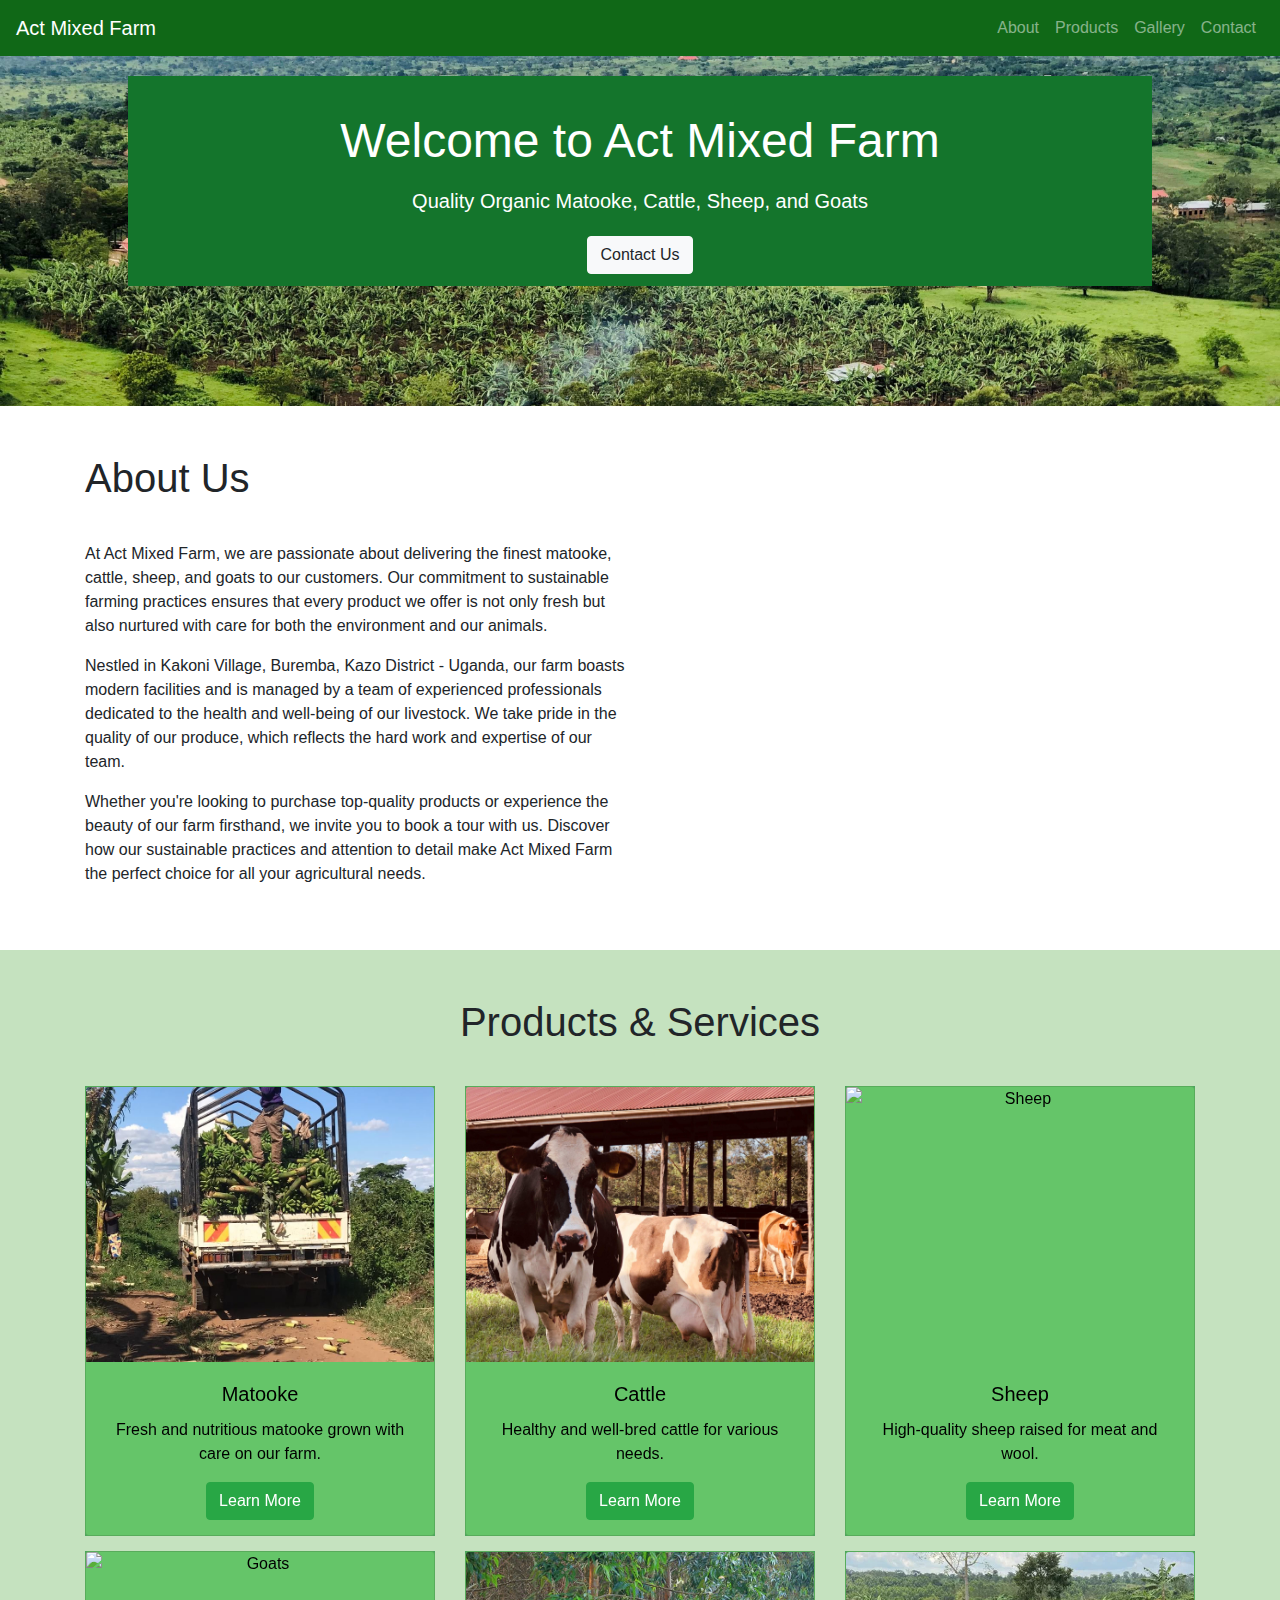
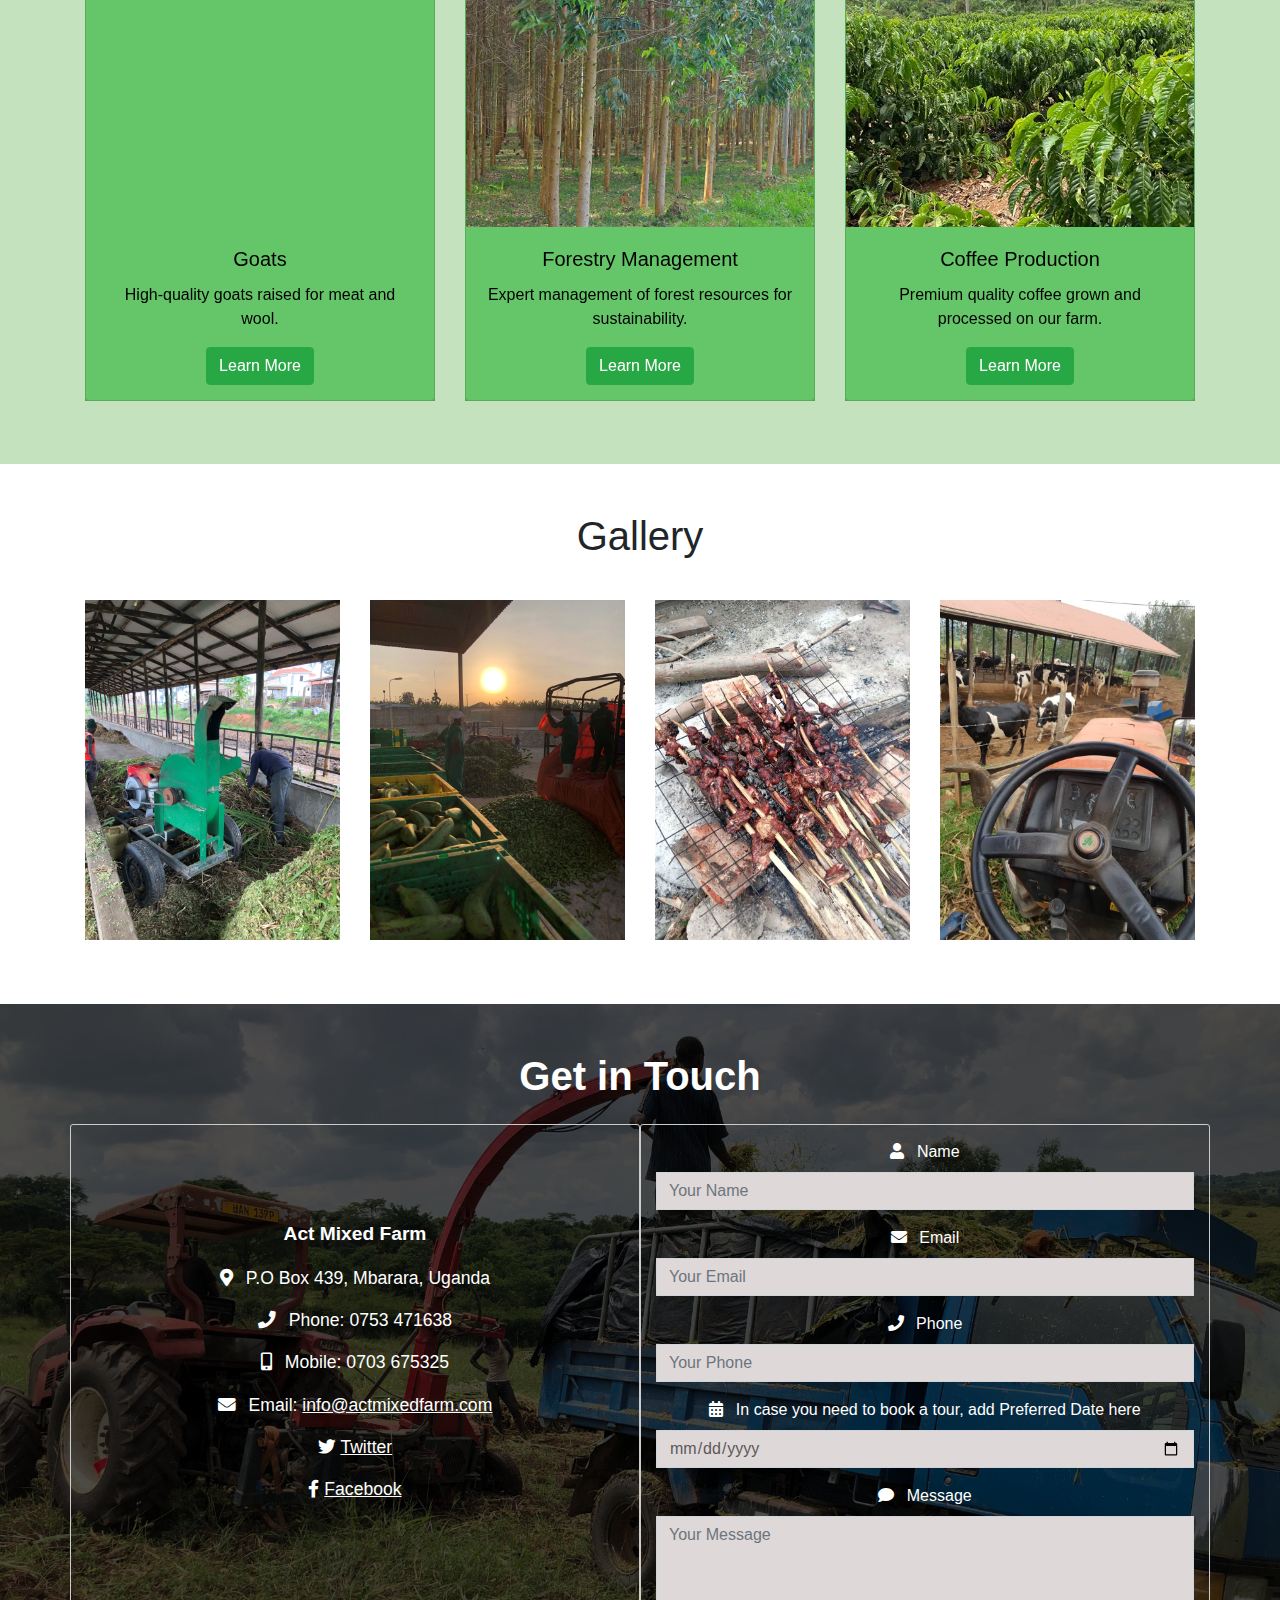
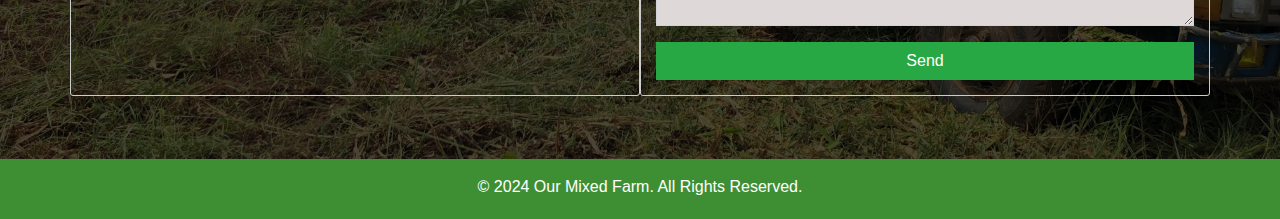
==== commit 7709461a: "last last" ====
--- a/index.html
+++ b/index.html
@@ -1,5 +1,6 @@
 <!DOCTYPE html>
 <html lang="en">
+
 <head>
     <meta charset="UTF-8" />
     <meta name="viewport" content="width=device-width, initial-scale=1.0" />
@@ -59,7 +60,8 @@
                         animals.
                     </p>
                     <p>
-                        Nestled in Kakoni Village, Buremba, Kazo District - Uganda, our farm boasts modern facilities and is managed by a
+                        Nestled in Kakoni Village, Buremba, Kazo District - Uganda, our farm boasts modern facilities
+                        and is managed by a
                         team of experienced professionals dedicated to the health and well-being of our livestock. We
                         take pride in the quality of our produce, which reflects the hard work and expertise of our
                         team.
@@ -300,8 +302,16 @@
                         <i class="fas fa-mobile-alt"></i> Mobile: 0703 675325<br />
                         <i class="fas fa-envelope"></i> Email:
                         <a href="mailto:info@actmixedfarm.com" class="text-white"
-                            style="text-decoration: underline;">info@actmixedfarm.com</a>
+                            style="text-decoration: underline;">info@actmixedfarm.com</a><br />
+                        <!-- Social Media Icons -->
+                        <i class="fab fa-twitter"></i>
+                        <a href="https://x.com/act_farm" class="text-white"
+                            style="text-decoration: underline;">Twitter</a><br />
+                        <i class="fab fa-facebook-f"></i>
+                        <a href="https://facebook.com/your_facebook_page" class="text-white"
+                            style="text-decoration: underline;">Facebook</a>
                     </address>
+
                 </div>
                 <div class="col-md-6 border-container">
                     <form>
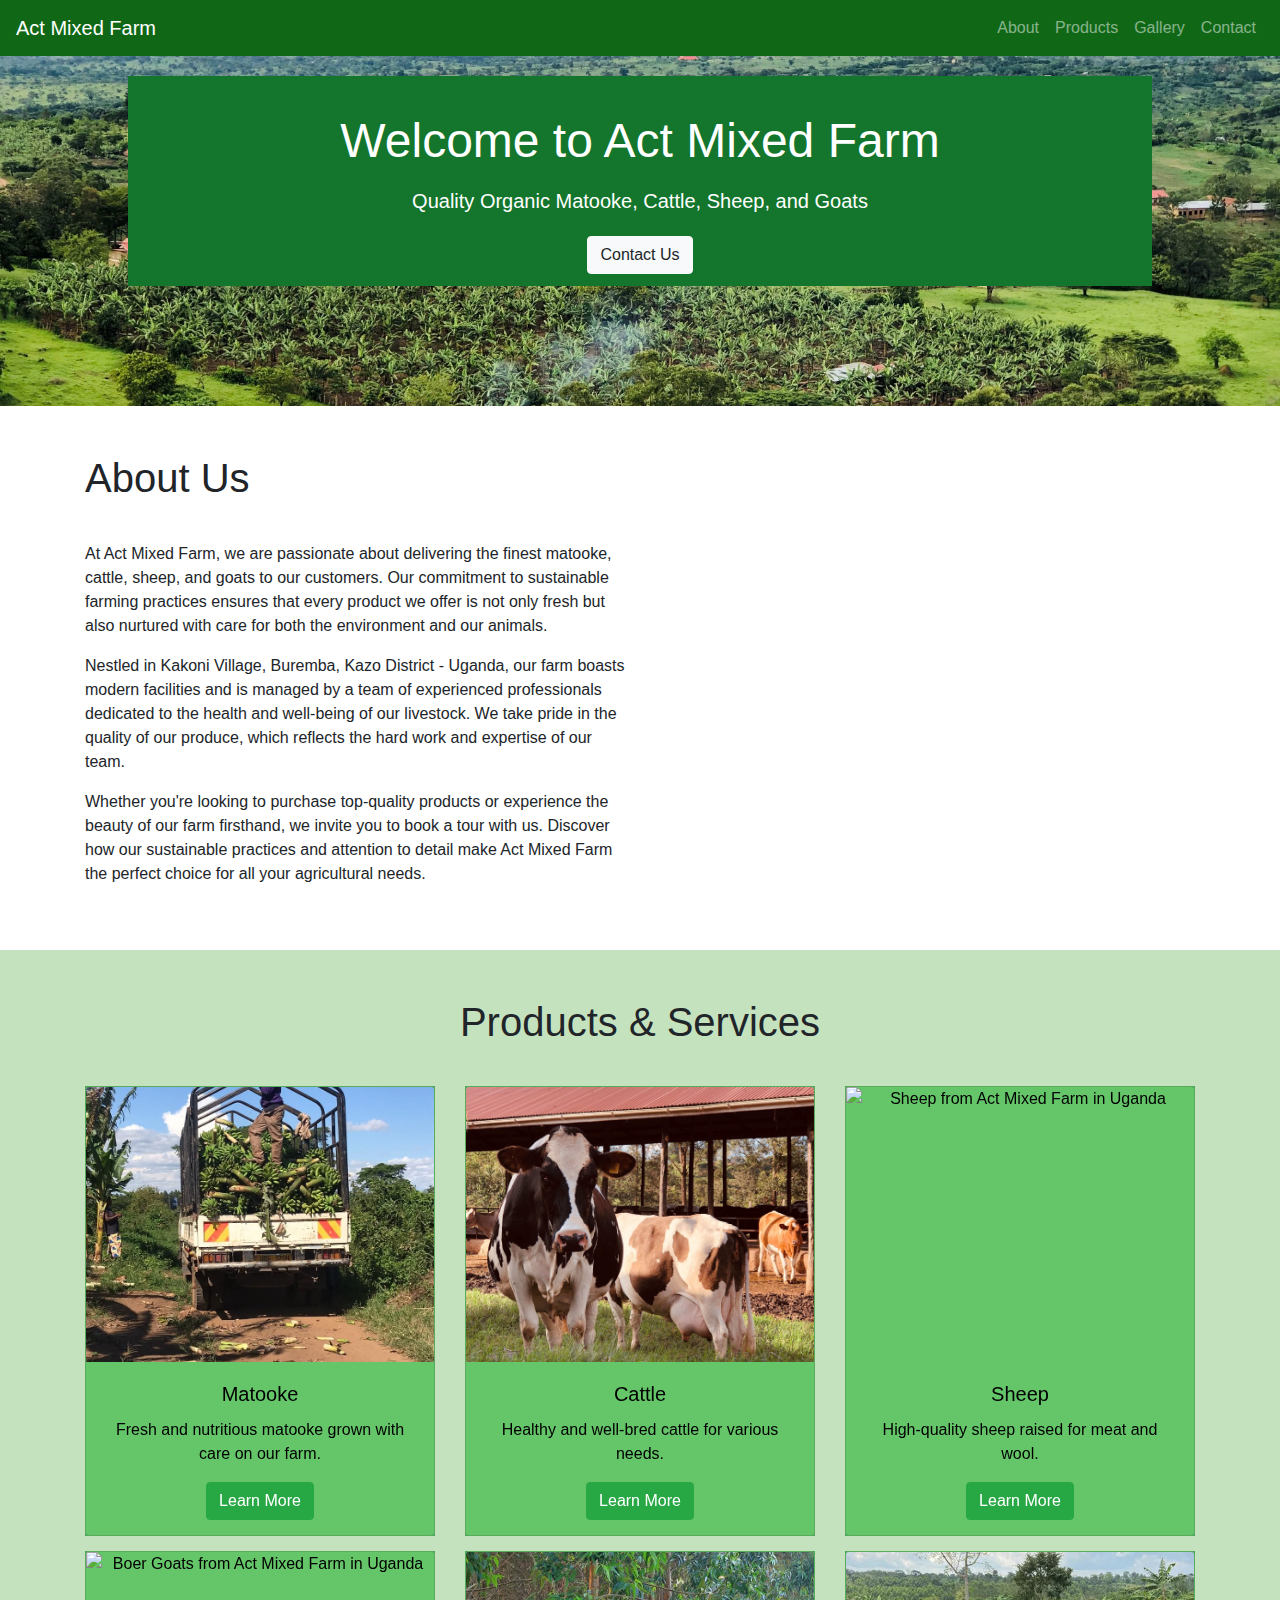
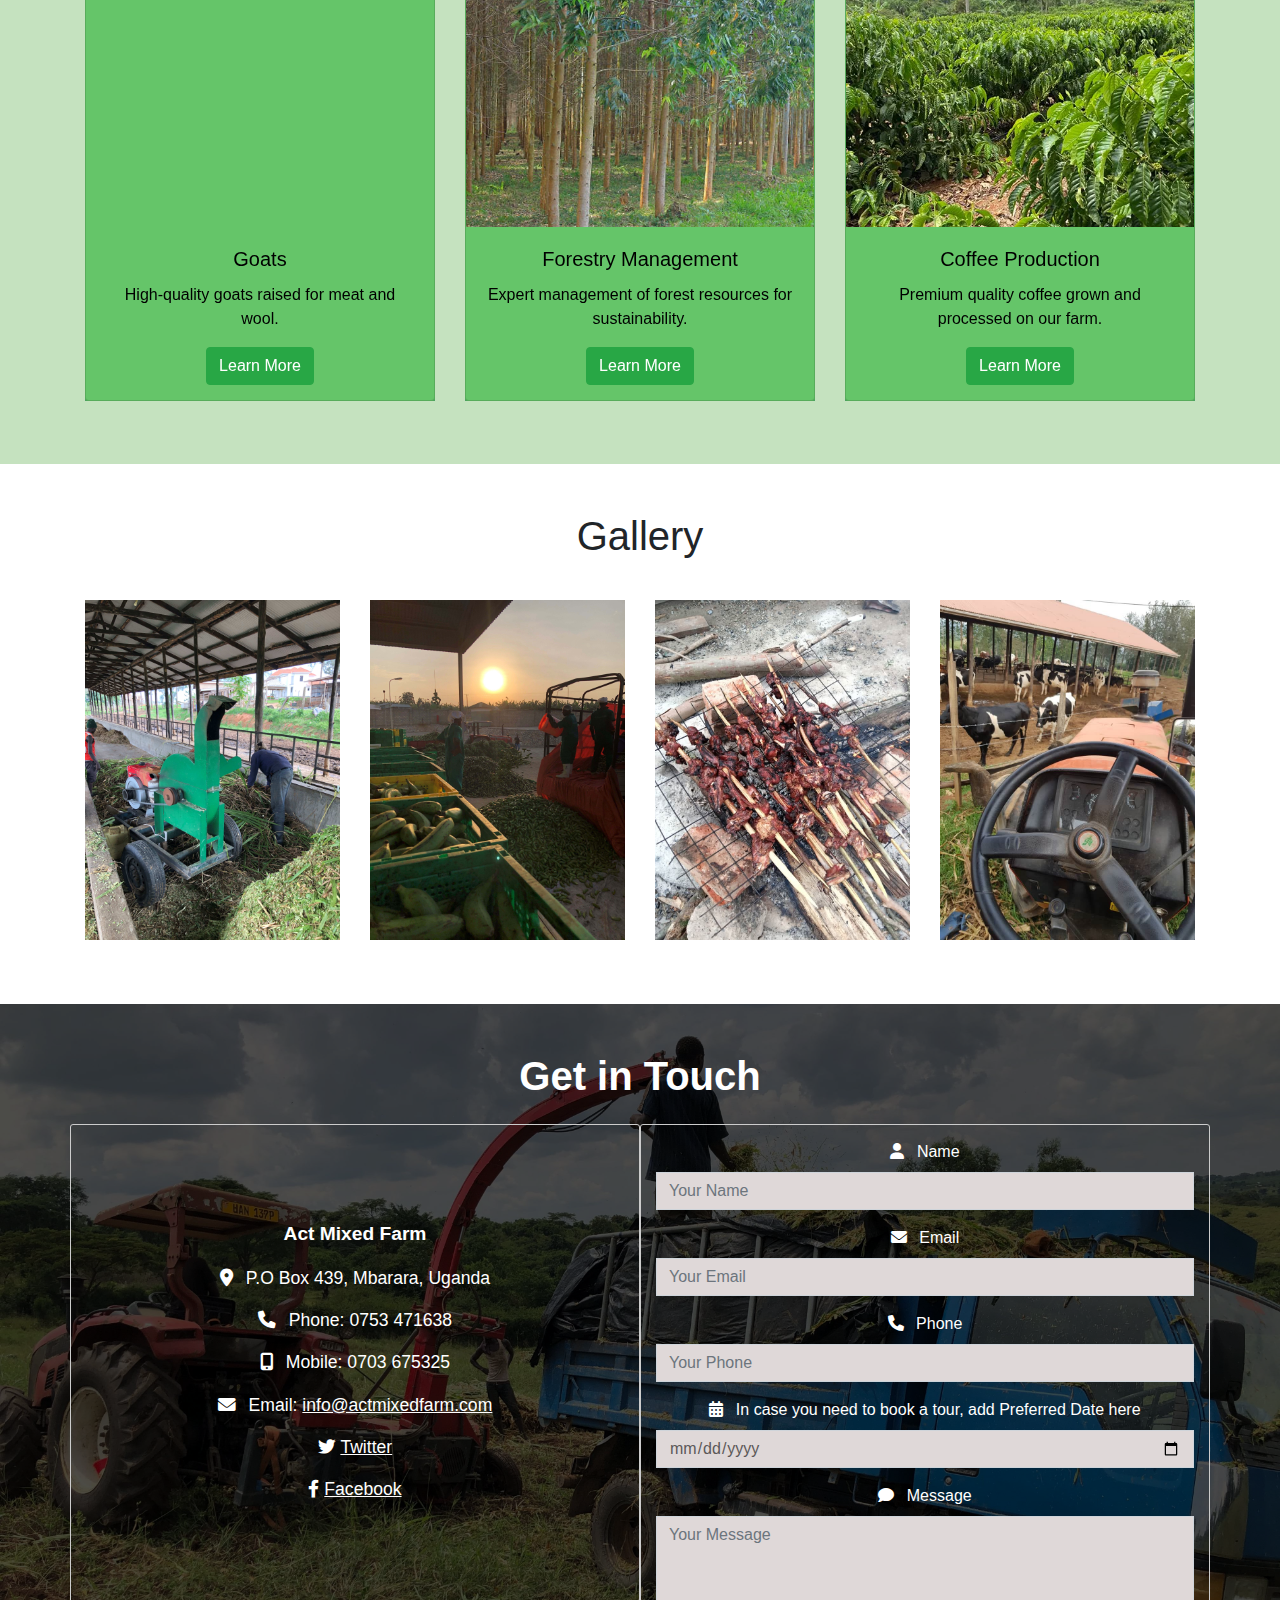
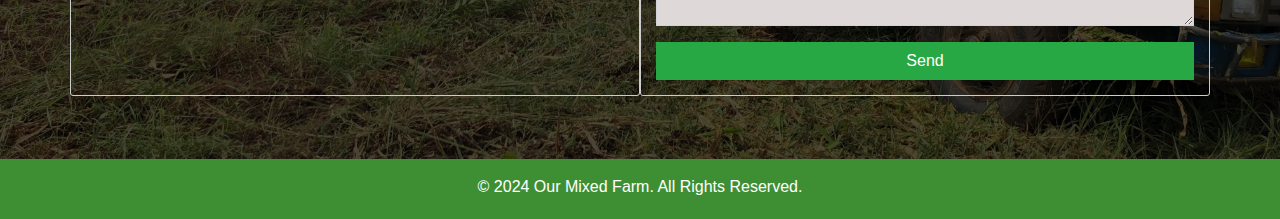
==== commit e5c8b6a9: "laasto" ====
--- a/index.html
+++ b/index.html
@@ -5,8 +5,10 @@
     <meta charset="UTF-8" />
     <meta name="viewport" content="width=device-width, initial-scale=1.0" />
     <title>Act Mixed Farm</title>
+    <meta name="description" content="Act Mixed Farm in Uganda offers organic Matooke, well-bred cattle, high-quality sheep, and goats. Visit us for top agricultural products.">
+    <meta name="keywords" content="Organic Matooke Uganda, Cattle Farming Uganda, Tree farming Uganda, Sheep Farming Uganda, Goats Uganda, Agricultural Products Uganda">
     <link href="https://maxcdn.bootstrapcdn.com/bootstrap/4.5.2/css/bootstrap.min.css" rel="stylesheet" />
-    <link rel="stylesheet" href="https://cdnjs.cloudflare.com/ajax/libs/font-awesome/5.15.3/css/all.min.css" />
+    <link rel="stylesheet" href="https://cdnjs.cloudflare.com/ajax/libs/font-awesome/6.0.0-beta3/css/all.min.css">
     <link rel="stylesheet" href="styles.css" />
 </head>
 
@@ -95,7 +97,7 @@
                     <div class="flip-card">
                         <div class="flip-card-inner">
                             <div class="flip-card-front card mb-4">
-                                <img src="images/IMG_1291.JPG" class="card-img-top" alt="Matooke" />
+                                <img src="images/IMG_1291.JPG" class="card-img-top" alt= "Organic Matooke from Act Mixed Farm in Uganda"  loading="lazy"/>
                                 <div class="card-body">
                                     <h5 class="card-title">Matooke</h5>
                                     <p class="card-text">
@@ -105,7 +107,7 @@
                                 </div>
                             </div>
                             <div class="flip-card-back card mb-4">
-                                <img src="images/IMG_0360.JPG" class="card-img-top" alt="Matooke Back" />
+                                <img src="images/IMG_0360.JPG" class="card-img-top" alt= "Organic Matooke from Act Mixed Farm in Uganda" loading="lazy"/>
                                 <div class="card-body">
                                     <h5 class="card-title">Organic Farming</h5>
                                     <p class="card-text">
@@ -124,7 +126,7 @@
                     <div class="flip-card">
                         <div class="flip-card-inner">
                             <div class="flip-card-front card mb-4">
-                                <img src="images/IMG_1256.JPG" class="card-img-top" alt="Cattle" />
+                                <img src="images/IMG_1256.JPG" class="card-img-top" alt= "Dairy Cattle from Act Mixed Farm in Uganda" loading="lazy"/>
                                 <div class="card-body">
                                     <h5 class="card-title">Cattle</h5>
                                     <p class="card-text">
@@ -134,7 +136,7 @@
                                 </div>
                             </div>
                             <div class="flip-card-back card mb-4">
-                                <img src="images/IMG_6528.JPG" class="card-img-top" alt="Cattle Back" />
+                                <img src="images/IMG_6528.JPG" class="card-img-top" alt= "Beef Cattle from Act Mixed Farm in Uganda" loading="lazy"/>
                                 <div class="card-body">
                                     <h5 class="card-title">Livestock Management</h5>
                                     <p class="card-text">
@@ -153,7 +155,7 @@
                     <div class="flip-card">
                         <div class="flip-card-inner">
                             <div class="flip-card-front card mb-4">
-                                <img src="images/IMG_1464.JPG" class="card-img-top" alt="Sheep" />
+                                <img src="images/IMG_1464.JPG" class="card-img-top" alt= "Sheep from Act Mixed Farm in Uganda" loading="lazy"/>
                                 <div class="card-body">
                                     <h5 class="card-title">Sheep</h5>
                                     <p class="card-text">
@@ -163,7 +165,7 @@
                                 </div>
                             </div>
                             <div class="flip-card-back card mb-4">
-                                <img src="images/Sheep.JPG" class="card-img-top" alt="Sheep Back" />
+                                <img src="images/Sheep.JPG" class="card-img-top" alt= "Dorper Sheep from Act Mixed Farm in Uganda" loading="lazy"/>
                                 <div class="card-body">
                                     <h5 class="card-title">Sustainable Wool</h5>
                                     <p class="card-text">
@@ -182,7 +184,7 @@
                     <div class="flip-card">
                         <div class="flip-card-inner">
                             <div class="flip-card-front card mb-4">
-                                <img src="images/IMG_0704.JPG" class="card-img-top" alt="Goats" />
+                                <img src="images/IMG_0704.JPG" class="card-img-top" alt= "Boer Goats from Act Mixed Farm in Uganda" loading="lazy"/>
                                 <div class="card-body">
                                     <h5 class="card-title">Goats</h5>
                                     <p class="card-text">
@@ -192,7 +194,7 @@
                                 </div>
                             </div>
                             <div class="flip-card-back card mb-4">
-                                <img src="images/IMG_1532.JPG" class="card-img-top" alt="Goats Back" />
+                                <img src="images/IMG_1532.JPG" class="card-img-top" alt= "Mubende Goats from Act Mixed Farm in Uganda" loading="lazy"/>
                                 <div class="card-body">
                                     <h5 class="card-title">Meat & Dairy</h5>
                                     <p class="card-text">
@@ -211,7 +213,7 @@
                     <div class="flip-card">
                         <div class="flip-card-inner">
                             <div class="flip-card-front card mb-4">
-                                <img src="images/trees.jpg" class="card-img-top" alt="Forestry" />
+                                <img src="images/trees.jpg" class="card-img-top" alt= "Trees from Act Mixed Farm in Uganda" loading="lazy"/>
                                 <div class="card-body">
                                     <h5 class="card-title">Forestry Management</h5>
                                     <p class="card-text">
@@ -221,7 +223,7 @@
                                 </div>
                             </div>
                             <div class="flip-card-back card mb-4">
-                                <img src="images/treees.jpg" class="card-img-top" alt="Forestry Back" />
+                                <img src="images/treees.jpg" class="card-img-top" alt= "Electric poles from Act Mixed Farm in Uganda" loading="lazy"/>
                                 <div class="card-body">
                                     <h5 class="card-title">Sustainable Practices</h5>
                                     <p class="card-text">
@@ -239,7 +241,7 @@
                     <div class="flip-card">
                         <div class="flip-card-inner">
                             <div class="flip-card-front card mb-4">
-                                <img src="images/Coffee-growing1.webp" class="card-img-top" alt="Coffee" />
+                                <img src="images/Coffee-growing1.webp" class="card-img-top" aalt= "Coffee from Act Mixed Farm in Uganda" loading="lazy"/>
                                 <div class="card-body">
                                     <h5 class="card-title">Coffee Production</h5>
                                     <p class="card-text">
@@ -250,7 +252,7 @@
                             </div>
                             <div class="flip-card-back card mb-4">
                                 <img src="images/Mature-coffee-beans-ready-for-picking-1068x586.jpg"
-                                    class="card-img-top" alt="Coffee Back" />
+                                    class="card-img-top" alt= "Coffee from Act Mixed Farm in Uganda" loading="lazy"/>
                                 <div class="card-body">
                                     <h5 class="card-title">Organic Coffee</h5>
                                     <p class="card-text">
@@ -272,16 +274,16 @@
             <h2 class="text-center">Gallery</h2>
             <div class="row">
                 <div class="col-md-3">
-                    <img src="images/IMG_4447.JPG" class="img-fluid mb-3" alt="Gallery Image 1" />
+                    <img src="images/IMG_4447.JPG" class="img-fluid mb-3" alt="Gallery Image 1" loading="lazy"/>
                 </div>
                 <div class="col-md-3">
-                    <img src="images/IMG_1921.JPG" class="img-fluid mb-3" alt="Gallery Image 2" />
+                    <img src="images/IMG_1921.JPG" class="img-fluid mb-3" alt="Gallery Image 2" loading="lazy"/>
                 </div>
                 <div class="col-md-3">
-                    <img src="images/IMG_1879.JPG" class="img-fluid mb-3" alt="Gallery Image 3" />
+                    <img src="images/IMG_1879.JPG" class="img-fluid mb-3" alt="Gallery Image 3" loading="lazy"/>
                 </div>
                 <div class="col-md-3">
-                    <img src="images/IMG_1528.JPG" class="img-fluid mb-3" alt="Gallery Image 4" />
+                    <img src="images/IMG_1528.JPG" class="img-fluid mb-3" alt="Gallery Image 4" loading="lazy"/>
                 </div>
             </div>
         </div>
@@ -354,6 +356,7 @@
     <script src="https://code.jquery.com/jquery-3.5.1.slim.min.js"></script>
     <script src="https://cdn.jsdelivr.net/npm/@popperjs/core@2.11.6/dist/umd/popper.min.js"></script>
     <script src="https://maxcdn.bootstrapcdn.com/bootstrap/4.5.2/js/bootstrap.min.js"></script>
+    <script src="https://stackpath.bootstrapcdn.com/bootstrap/4.5.2/js/bootstrap.min.js"></script>
 </body>
 
 </html>